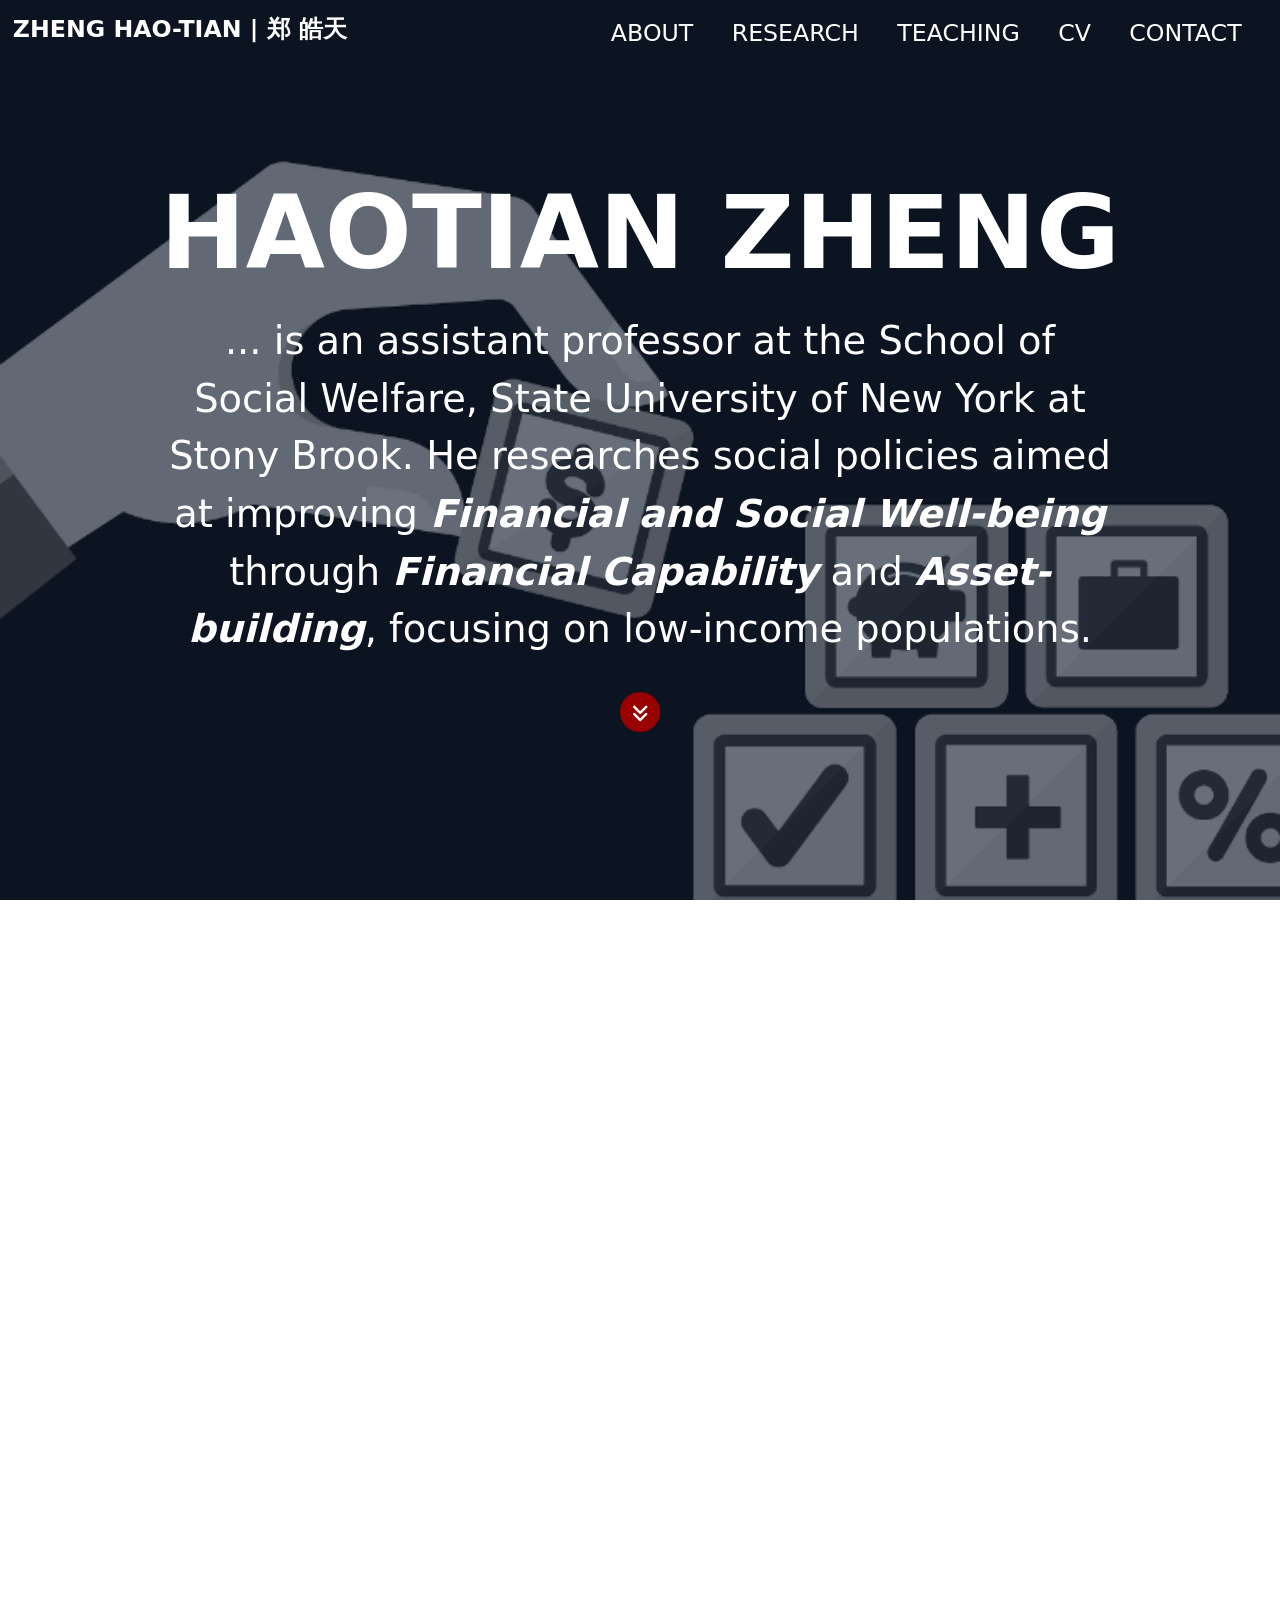
==== index.html @ 7d7c4d46 "website: normalize blank lines in page styles Collapse runs of blank lines left by the dead-code rem" ====
<!DOCTYPE html>
<html lang="en">
<head>
    <meta charset="UTF-8">
    <meta name="viewport" content="width=device-width, initial-scale=1.0">
    <title>ZHENG HAO-TIAN | 郑 皓天</title>
    <link rel="stylesheet" href="https://cdnjs.cloudflare.com/ajax/libs/font-awesome/6.0.0-beta3/css/all.min.css">
    <style>
      .news-container {
            position: relative;
            overflow: hidden;
            height: 300px; /* Adjust based on your design */
        }
        .news-item {
            position: absolute;
            width: 100%;
            transition: opacity 0.5s, top 0.5s; /* Smooth transition */
        }
        .news-item.active {
            opacity: 1;
            transition: opacity 0.5s, top 0.5s;
        }
        .news-item.leaving {
            opacity: 0;
            top: -100%;
        }

    header {
      display: flex;
      justify-content: space-between;
      align-items: center;
      background-color: #0c1421;
      padding: 0.8vw 1vw;
      color: white;
    }

    h1 {
      font-size: 110px;
        color: white;
      text-align: center;
    }

    #intro {
      text-align: center;
      color: white;
      font-size: 43px;
    }

body {
    background-image: url('assets/bg.png');
    background-size: cover;
    background-attachment: fixed;
    background-repeat: no-repeat;
    background-position: center center;
    margin: 0;
    padding: 0;
    display: flex;
    flex-direction: column;
    min-height: 100vh;

  }

  footer {
    color: white;
    background: none;
    text-align: center;
    padding: 20px;
    margin-top: auto;
  }

    p {
      margin: 0;
      line-height: 1.5; /* Adjust the line spacing value */
    }

    a {
      color: #990000; /* Change the color of the URLs */
    }

        body, html {
            margin: 0;
            padding: 0;
            height: 100%;
            overflow-x: hidden;
            scroll-behavior: smooth;
        }

        section {
            min-height: 100vh;
            padding: 20px;
            box-sizing: border-box;
            display: flex;
            align-items: center;
            justify-content: center;
            flex-direction: column;
            color: white;
            text-align: center;
            background: url('assets/bg.png') no-repeat center center / cover;
        }

        button {
            padding: 10px 20px;
            font-size: 16px;
            color: #fff;
            background-color: #2980b9;
            border: none;
            border-radius: 5px;
            cursor: pointer;
        }

        .arrow-icon {
            font-size: 24px; /* Larger icon for visibility */
        }
    </style>
</head>

<header style="display: flex; align-items: center; justify-content: space-between; padding: 1vw; width: 100vw">
  <h2 style="font-size: 1.85vw; font-family: system-ui, -apple-system, BlinkMacSystemFont, 'Segoe UI', Roboto, Oxygen, Ubuntu, Cantarell, 'Open Sans', 'Helvetica Neue', sans-serif; margin: 0;">
      <a href="index.html" style="color: white;text-decoration: none;">ZHENG HAO-TIAN | 郑 皓天</a>
  </h2>
  <nav style="font-size: 1.85vw; padding: 0.5vw 1vw; position: fixed; top: 1vw; right: 1vw; width: auto;">
      <ul style="display: flex; gap: 1vw; margin: 0; padding: 0; list-style-type: none;">
        <li style="font-family: system-ui, -apple-system, BlinkMacSystemFont, 'Segoe UI', Roboto, Oxygen, Ubuntu, Cantarell, 'Open Sans', 'Helvetica Neue', sans-serif;">
          <a href="index.html" style="text-decoration: none; color: white; padding: 0.5vw 1vw;" onmouseover="this.style.background='#a51417'" onmouseout="this.style.background='transparent'">ABOUT</a>
      </li>  
      <li style="font-family: system-ui, -apple-system, BlinkMacSystemFont, 'Segoe UI', Roboto, Oxygen, Ubuntu, Cantarell, 'Open Sans', 'Helvetica Neue', sans-serif;">
        <a href="research.html" style="text-decoration: none; color: white; padding: 0.5vw 1vw;" onmouseover="this.style.background='#a51417'" onmouseout="this.style.background='transparent'">RESEARCH</a>
    </li>
          <li style="font-family: system-ui, -apple-system, BlinkMacSystemFont, 'Segoe UI', Roboto, Oxygen, Ubuntu, Cantarell, 'Open Sans', 'Helvetica Neue', sans-serif;">
              <a href="teaching.html" style="text-decoration: none; color: white; padding: 0.5vw 1vw;" onmouseover="this.style.background='#a51417'" onmouseout="this.style.background='transparent'">TEACHING</a>
          </li>
          <li style="font-family: system-ui, -apple-system, BlinkMacSystemFont, 'Segoe UI', Roboto, Oxygen, Ubuntu, Cantarell, 'Open Sans', 'Helvetica Neue', sans-serif;">
              <a href="assets/ZHENG_CV.pdf" target="_blank" style="text-decoration: none; color: white; padding: 0.5vw 1vw;" onmouseover="this.style.background='#a51417'" onmouseout="this.style.background='transparent'">CV</a>
          </li>

          <li style="font-family: system-ui, -apple-system, BlinkMacSystemFont, 'Segoe UI', Roboto, Oxygen, Ubuntu, Cantarell, 'Open Sans', 'Helvetica Neue', sans-serif;">
            <a href="contact.html" style="text-decoration: none; color: white; padding: 0.5vw 1vw;" onmouseover="this.style.background='#a51417'" onmouseout="this.style.background='transparent'">CONTACT</a>
        </li>
      </ul>
  </nav>
</header>

<body>

    <section id="landing">
        <h1 style="font-size: 8vw; position: relative; top: -60px;font-family: system-ui, -apple-system, BlinkMacSystemFont, 'Segoe UI', Roboto, Oxygen, Ubuntu, Cantarell, 'Open Sans', 'Helvetica Neue', sans-serif; margin-bottom: 20px; margin-top: -50px;">HAOTIAN ZHENG </h1>
        <p id="intro" style="font-size: 3vw;position: relative; top: -60px;font-family: system-ui, -apple-system, BlinkMacSystemFont, 'Segoe UI', Roboto, Oxygen, Ubuntu, Cantarell, 'Open Sans', 'Helvetica Neue', sans-serif; width: 77%; margin-top: 0;margin-bottom: -2vw;">... is an assistant professor at the School of Social Welfare, State University of New York at Stony Brook. He researches social policies aimed at improving <em><b>Financial and Social Well-being</b></em> through <em><b>Financial Capability</b></em> and <em><b>Asset-building</b></em>, focusing on low-income populations.
        </p>
        <button onclick="document.getElementById('about').scrollIntoView({ behavior: 'smooth' });"
        style="border-radius: 50%; background-color: #990000; width: 40px; height: 40px; display: flex; align-items: center; justify-content: center; border: none; transition: transform 0.2s ease;"
        onmouseover="this.style.transform='translateY(-4px)';"
        onmouseout="this.style.transform='translateY(0)';">
        <i class="fas fa-angle-double-down arrow-icon" style="color: white; font-size: 19.2px;"></i>
      </button>
    </section>

    <section id="about">
      <h1 style = "font-size: 4vw;font-family: system-ui, -apple-system, BlinkMacSystemFont, 'Segoe UI', Roboto, Oxygen, Ubuntu, Cantarell, 'Open Sans', 'Helvetica Neue', sans-serif">ABOUT</h1>
      <div style="display: table; width: 100%; clear: both;">
        <div style="float: left; width: 50%;">
          <img src="assets/top-portrait-Zheng,Haotian.jpg" alt="Hidden Image" style="width: 25vw; height: auto; border-radius: 50%/50%;">
          <p id="pronounce" style="font-size: 1.85vw; font-family: system-ui, -apple-system, BlinkMacSystemFont, 'Segoe UI', Roboto, Oxygen, Ubuntu, Cantarell, 'Open Sans', 'Helvetica Neue', sans-serif; text-align: center; width: 100%; margin-top: 0;">
            Give it a shot to pronounce my first name: haʊ tjen <button class="audio-button" onclick="playAudio()" style="font-size: 1.3vw; background-color: #990000;">Click me</button>
        </p>

        <audio id="myAudio">
          <source src="assets/Haotian_pronounce.mp3" type="audio/mpeg">
          Your browser does not support the audio element.
        </audio>

        <script>
          function playAudio() {
            var audio = document.getElementById("myAudio");
            audio.play();
          }
        </script>
        </div>
        <div style="float: left; width: 50%;">
          <p style="font-size: 1.35vw; font-family: system-ui, -apple-system, BlinkMacSystemFont, 'Segoe UI', Roboto, Oxygen, Ubuntu, Cantarell, 'Open Sans', 'Helvetica Neue', sans-serif; margin-top: 0; width: 77%; text-align: justify;">
            Hello! I'm social policy researcher and an assistant professor at the <font color="#990000"><a href="https://socialwelfare.stonybrookmedicine.edu/" target="_blank">School of Social Welfare</a></font color>, State University of New York Stony Brook. I study interventions and policies ranging from Children's Savings Account and Child Development Account to guaranteed income and Child Tax Credit. My work employs various quantitative methods, both experimental and observational, to understand whether and how policies are effective in improving financial and social well-being. 
          </p>
          <br>
          <p style="font-size: 1.35vw; font-family: system-ui, -apple-system, BlinkMacSystemFont, 'Segoe UI', Roboto, Oxygen, Ubuntu, Cantarell, 'Open Sans', 'Helvetica Neue', sans-serif; margin-top: 0; width: 77%; text-align: justify;">
            My research has appeared or is forthcoming in the Journal of Consumer Affairs, Journal of Family and Economic Issues, Journal of Social Policy, The Russell Sage Foundation Journal of the Social Sciences, and Journal of the Society for Social Work and Research. I  have been part of multi-year research grants funded by the Ford Foundation, JPMorgan Chase Foundation, MasterCard Foundation, and other major funders in the field.
          </p>
        </div>
      </div>
    </section>

    <section id="research">
      <div style="display: table; width: 100%; clear: both;">
        <div style="float: left; width: 37%">
          <h1 style = "font-size: 4vw;font-family: system-ui, -apple-system, BlinkMacSystemFont, 'Segoe UI', Roboto, Oxygen, Ubuntu, Cantarell, 'Open Sans', 'Helvetica Neue', sans-serif;margin-top: 0; width: 77%;">ACTIVITIES</h1>
          <!--<div style = "font-size: 1.8vw;font-family: system-ui, -apple-system, BlinkMacSystemFont, 'Segoe UI', Roboto, Oxygen, Ubuntu, Cantarell, 'Open Sans', 'Helvetica Neue', sans-serif;text-align: left;"> <strong>[PINNED] I am delighted to be joining <font color="#990000">The State University of New York at Stony Brook</font> as an assistant professor in fall 2025. </strong></div>-->
          <div class="news-container">
            <div class="news-item" style = "margin-right:7vw;font-size: 1.8vw;font-family: system-ui, -apple-system, BlinkMacSystemFont, 'Segoe UI', Roboto, Oxygen, Ubuntu, Cantarell, 'Open Sans', 'Helvetica Neue', sans-serif;text-align: left;">[2025-11] Historical harm and contemporary wealth disparities study is accepted to the <a href="https://link.springer.com/article/10.1007/s41996-025-00180-8" target="_blank">JERP</a>.</div>
            <div class="news-item" style = "margin-right:7vw;font-size: 1.8vw;font-family: system-ui, -apple-system, BlinkMacSystemFont, 'Segoe UI', Roboto, Oxygen, Ubuntu, Cantarell, 'Open Sans', 'Helvetica Neue', sans-serif;text-align: left;">[2025-11] Presented In Her Hands and financial well-being at 2025 APPAM Fall Conference.</div>
            <div class="news-item" style = "margin-right:7vw;font-size: 1.8vw;font-family: system-ui, -apple-system, BlinkMacSystemFont, 'Segoe UI', Roboto, Oxygen, Ubuntu, Cantarell, 'Open Sans', 'Helvetica Neue', sans-serif;text-align: left;">[2025-09] Financial shocks and emergency savings policy brief <a href="https://openscholarship.wustl.edu/cgi/viewcontent.cgi?article=1972&context=csd_research" target = "_blank">released</a>.</div>
            <div class="news-item" style = "margin-right:7vw;font-size: 1.8vw;font-family: system-ui, -apple-system, BlinkMacSystemFont, 'Segoe UI', Roboto, Oxygen, Ubuntu, Cantarell, 'Open Sans', 'Helvetica Neue', sans-serif;text-align: left;">[2025-04] Successfully defended my PhD dissertation.</div>
            <div class="news-item" style = "margin-right:7vw;font-size: 1.8vw;font-family: system-ui, -apple-system, BlinkMacSystemFont, 'Segoe UI', Roboto, Oxygen, Ubuntu, Cantarell, 'Open Sans', 'Helvetica Neue', sans-serif;text-align: left;">[2025-04] Co-authored BNPL and AFS study presented at 2025 ACCI Annual Conference.</div>
            <!-- 
            <div class="news-item" style = "margin-right:7vw; font-size: 1.8vw;font-family: system-ui, -apple-system, BlinkMacSystemFont, 'Segoe UI', Roboto, Oxygen, Ubuntu, Cantarell, 'Open Sans', 'Helvetica Neue', sans-serif;text-align: left;">[2024-07] COVID-19 job loss and early retirement withdrawal study is accepted to and published online by the <a href="https://doi.org/10.1111/joca.12598" target="_blank">JCA</a>; Featured by <a href="https://source.washu.edu/2024/09/covid-19-job-losses-impacted-early-withdrawal-from-retirement-accounts/?utm_source=newsletter&utm_medium=email&utm_content=COVID-19%20job%20losses%20impacted%20withdrawal%20from%20retirement%20funds&utm_campaign=Record%209-20-24" target="_blank">The Source</a>.</div>
            <div class="news-item" style = "margin-right:7vw;font-size: 1.8vw;font-family: system-ui, -apple-system, BlinkMacSystemFont, 'Segoe UI', Roboto, Oxygen, Ubuntu, Cantarell, 'Open Sans', 'Helvetica Neue', sans-serif;text-align: left;">[2024-06] Black Reparations study is published and discussed by <a href="https://www.rsfjournal.org/content/10/3" target="_blank">The RSF JSS</a>; Featured by <a href="https://www.stlpr.org/race-identity-and-faith/2024-07-08/washington-university-researchers-child-savings-reparations" target="_blank">NPR</a>.</div>
            <div class="news-item" style = "margin-right:7vw;font-size: 1.8vw;font-family: system-ui, -apple-system, BlinkMacSystemFont, 'Segoe UI', Roboto, Oxygen, Ubuntu, Cantarell, 'Open Sans', 'Helvetica Neue', sans-serif;text-align: left;">[2024-06] Child Tax Credit expansion study is accepted to the <a href="https://www.journals.uchicago.edu/doi/10.1086/731836" target="_blank">JSSWR</a>.</div>
            <div class="news-item" style = "margin-right:7vw;font-size: 1.8vw;font-family: system-ui, -apple-system, BlinkMacSystemFont, 'Segoe UI', Roboto, Oxygen, Ubuntu, Cantarell, 'Open Sans', 'Helvetica Neue', sans-serif;text-align: left;">[2024-01] Presented historical harm and wealth ownership study at 2024 SSWR.</div>
            -->
            <!-- Add more news items as needed -->
        </div>
        </div>
        <script>
          const newsItems = Array.from(document.querySelectorAll('.news-item'));
          const itemsToShow = 3;
          let currentIndex = 0;

          function updateNewsDisplay() {
              newsItems.forEach((item, index) => {
                  item.classList.remove('active', 'leaving');
                  item.style.top = '';
              });

              let totalHeight = 0;
              for (let i = 0; i < itemsToShow; i++) {
                  const index = (currentIndex + i) % newsItems.length;
                  const item = newsItems[index];
                  item.classList.add('active');
                  item.style.top = `${totalHeight}px`;
                  totalHeight += item.getBoundingClientRect().height;
              }

              // Set the height of the container to the total height of the visible items
              document.querySelector('.news-container').style.height = `${totalHeight}px`;

              // Ensure that all items are properly hidden or displayed
              newsItems.forEach((item, index) => {
                  const isVisible = (index >= currentIndex && index < currentIndex + itemsToShow) || (index < currentIndex && index + newsItems.length < currentIndex + itemsToShow);
                  if (isVisible) {
                      item.classList.remove('leaving');
                  } else {
                      item.classList.add('leaving');
                  }
              });
          }

          updateNewsDisplay();
          setInterval(() => {
              currentIndex = (currentIndex + 1) % newsItems.length;
              updateNewsDisplay();
          }, 5000);
      </script>

        <div style="float: left; width: 63%">
          <h1 style = "font-size: 4vw; font-family: system-ui, -apple-system, BlinkMacSystemFont, 'Segoe UI', Roboto, Oxygen, Ubuntu, Cantarell, 'Open Sans', 'Helvetica Neue', sans-serif;margin-top: 0; width: 77%;">WORKING STUDIES</h1>
          <ul style = "font-size: 1.8vw; font-family: system-ui, -apple-system, BlinkMacSystemFont, 'Segoe UI', Roboto, Oxygen, Ubuntu, Cantarell, 'Open Sans', 'Helvetica Neue', sans-serif;text-align: left;">
            <li>Employment Characteristics, Emergency Savings, and Financial Shocks <em>(with S. Roll and M. Despard)</em></li>
            <li>Guaranteed Income and High Cost Financial Services Use <em>(with S. Roll, L. Hamilton, G. Zhang, & L. Brugger)</em></li>
            <li>Historical Racial Harm and Well-being <em>(with J. Huang and M. Sherraden)</em></li>
            <li>Income Volatility and Well-being <em>(with S. Conroy, S. Roll and M. Despard)</em></li>
          </ul>

        <p class="ongoing-research" style = "position: relative; left: 2.5vw;width:90%;font-size: 1vw;font-family: system-ui, -apple-system, BlinkMacSystemFont, 'Segoe UI', Roboto, Oxygen, Ubuntu, Cantarell, 'Open Sans', 'Helvetica Neue', sans-serif;text-align: left;">
      I present here research projects that I am currently working on. Completed projects, manuscripts under consideration, technical reports, and presentations can be found in the <a href="research.html">Research</a> page and my <a href="assets/ZHENG_CV.pdf" target="_blank">CV</a>.
         </p>    
        </div>
      </div>
      </section>

<footer style="font-size: 1.05vw;font-family: system-ui, -apple-system, BlinkMacSystemFont, 'Segoe UI', Roboto, Oxygen, Ubuntu, Cantarell, 'Open Sans', 'Helvetica Neue', sans-serif;">&copy; Haotian Zheng Academic Page <script>document.write(new Date().getFullYear());</script> | Social Welfare@SUNY Stony Brook</footer>
</body>
</html>
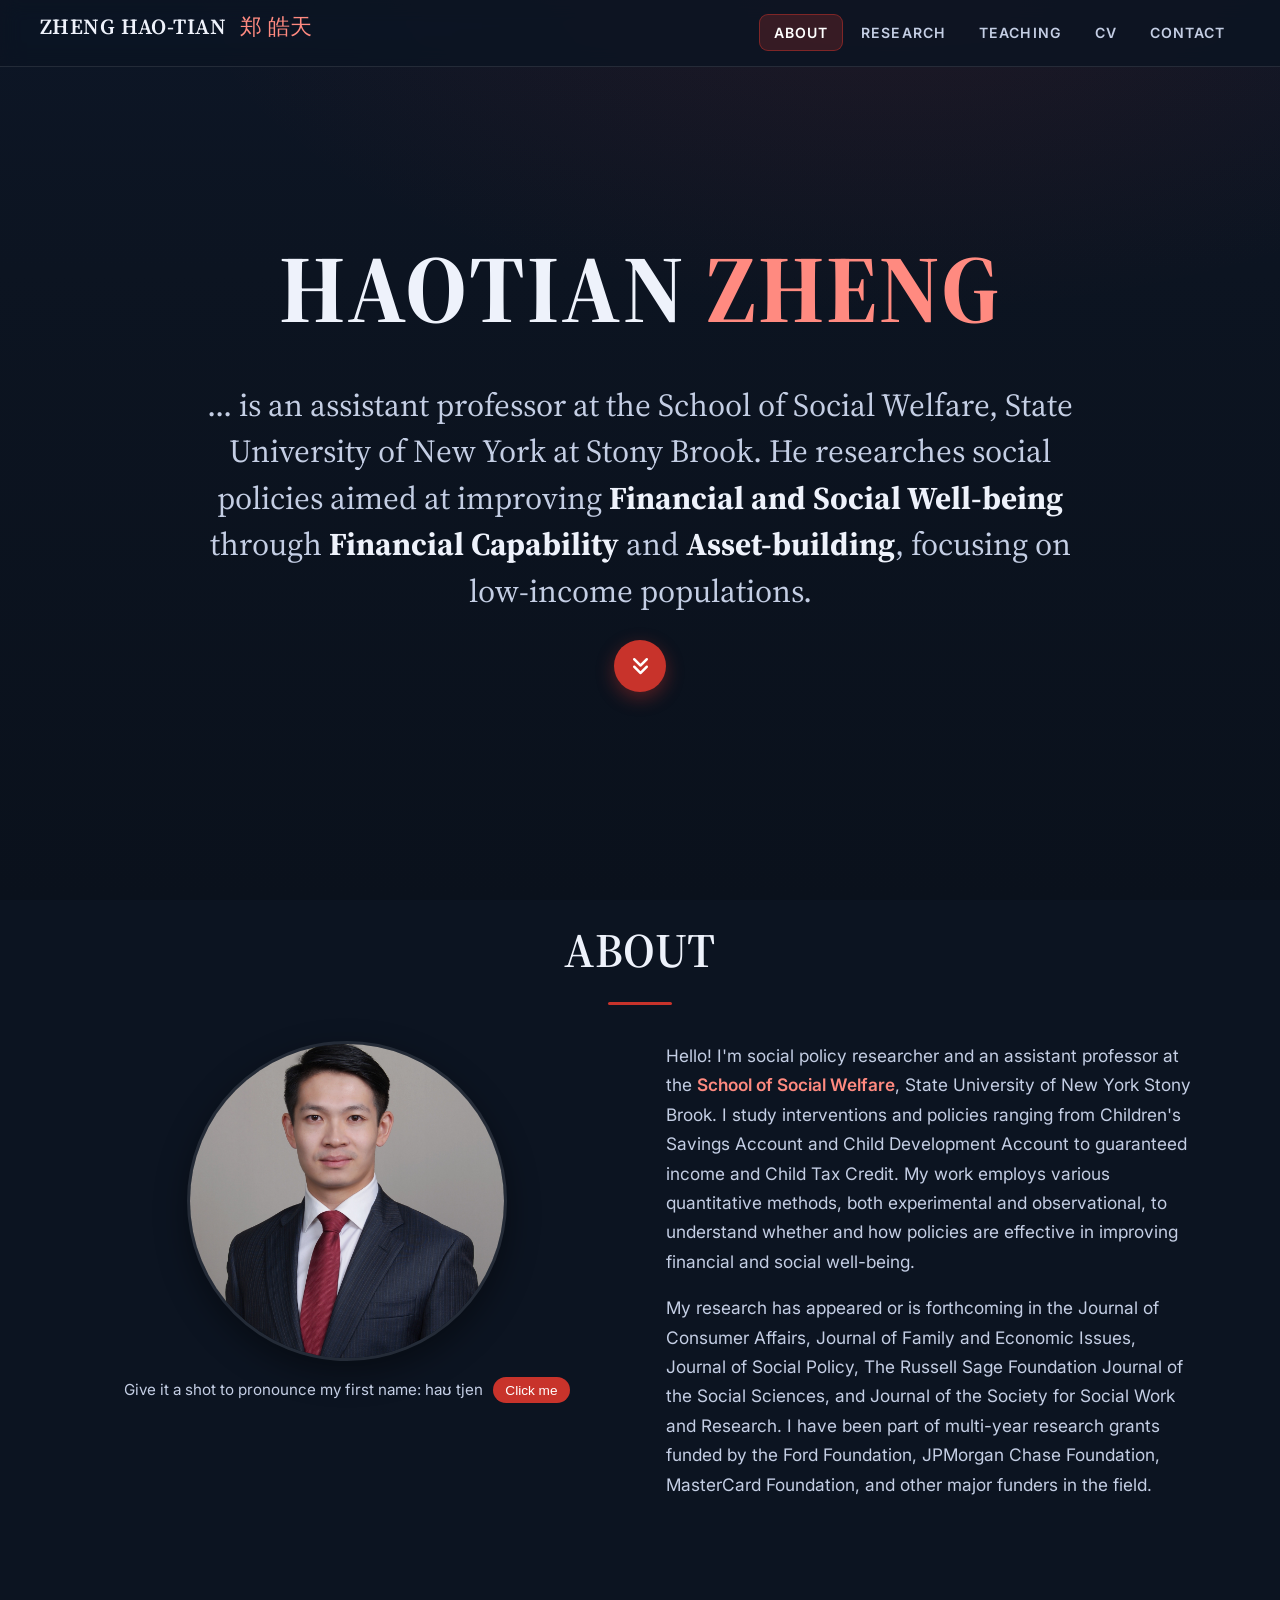
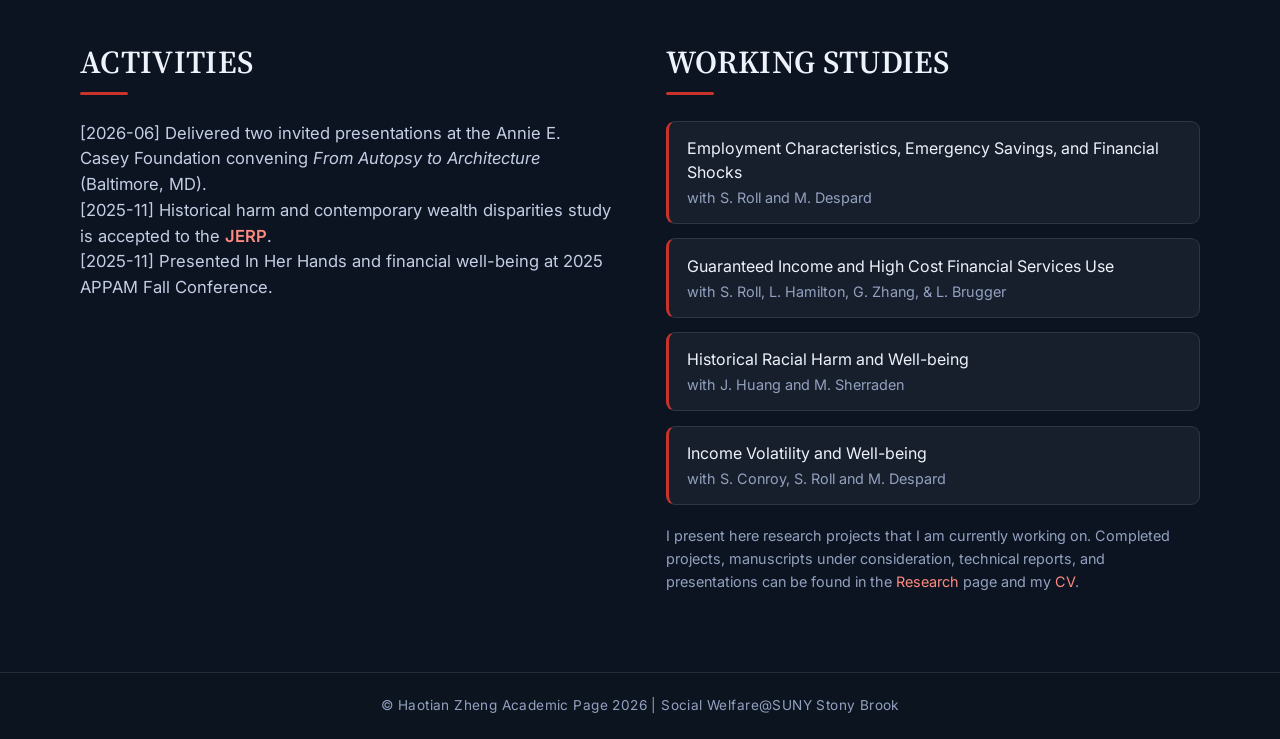
==== commit e61eb655: "website: unify design with shared stylesheet and serif/sans pairing Introduce assets/site.css as the" ====
--- a/index.html
+++ b/index.html
@@ -4,266 +4,290 @@
     <meta charset="UTF-8">
     <meta name="viewport" content="width=device-width, initial-scale=1.0">
     <title>ZHENG HAO-TIAN | 郑 皓天</title>
+    <link rel="icon" type="image/png" href="assets/favicon.png">
+    <link rel="preconnect" href="https://fonts.googleapis.com">
+    <link rel="preconnect" href="https://fonts.gstatic.com" crossorigin>
+    <link href="https://fonts.googleapis.com/css2?family=Inter:wght@400;500;600;700&family=Source+Serif+4:opsz,wght@8..60,500;8..60,600;8..60,700&display=swap" rel="stylesheet">
     <link rel="stylesheet" href="https://cdnjs.cloudflare.com/ajax/libs/font-awesome/6.0.0-beta3/css/all.min.css">
+    <link rel="stylesheet" href="assets/site.css">
     <style>
-      .news-container {
-            position: relative;
-            overflow: hidden;
-            height: 300px; /* Adjust based on your design */
-        }
-        .news-item {
-            position: absolute;
-            width: 100%;
-            transition: opacity 0.5s, top 0.5s; /* Smooth transition */
-        }
-        .news-item.active {
-            opacity: 1;
-            transition: opacity 0.5s, top 0.5s;
-        }
-        .news-item.leaving {
-            opacity: 0;
-            top: -100%;
-        }
-
-    header {
-      display: flex;
-      justify-content: space-between;
-      align-items: center;
-      background-color: #0c1421;
-      padding: 0.8vw 1vw;
-      color: white;
-    }
-
-    h1 {
-      font-size: 110px;
-        color: white;
-      text-align: center;
-    }
-
-    #intro {
-      text-align: center;
-      color: white;
-      font-size: 43px;
-    }
-
-body {
-    background-image: url('assets/bg.png');
-    background-size: cover;
-    background-attachment: fixed;
-    background-repeat: no-repeat;
-    background-position: center center;
-    margin: 0;
-    padding: 0;
-    display: flex;
-    flex-direction: column;
-    min-height: 100vh;
-
-  }
-
-  footer {
-    color: white;
-    background: none;
-    text-align: center;
-    padding: 20px;
-    margin-top: auto;
-  }
-
-    p {
-      margin: 0;
-      line-height: 1.5; /* Adjust the line spacing value */
-    }
-
-    a {
-      color: #990000; /* Change the color of the URLs */
-    }
-
-        body, html {
-            margin: 0;
-            padding: 0;
-            height: 100%;
-            overflow-x: hidden;
-            scroll-behavior: smooth;
-        }
-
-        section {
-            min-height: 100vh;
-            padding: 20px;
-            box-sizing: border-box;
-            display: flex;
-            align-items: center;
-            justify-content: center;
-            flex-direction: column;
-            color: white;
-            text-align: center;
-            background: url('assets/bg.png') no-repeat center center / cover;
-        }
-
-        button {
-            padding: 10px 20px;
-            font-size: 16px;
-            color: #fff;
-            background-color: #2980b9;
-            border: none;
-            border-radius: 5px;
-            cursor: pointer;
-        }
-
-        .arrow-icon {
-            font-size: 24px; /* Larger icon for visibility */
-        }
+      /* ===== index-specific ===== */
+      .hero {
+        min-height: 88vh;
+        display: flex;
+        flex-direction: column;
+        align-items: center;
+        justify-content: center;
+        text-align: center;
+        padding: 2rem var(--gutter);
+      }
+      .hero__name {
+        font-size: clamp(2.6rem, 8vw, 6rem);
+        font-weight: 700;
+        letter-spacing: 0.02em;
+        margin-bottom: 0.4em;
+      }
+      .hero__name .accent { color: var(--accent-soft); }
+      .hero__lede {
+        font-family: var(--serif);
+        font-size: clamp(1.15rem, 3vw, 2rem);
+        line-height: 1.45;
+        color: var(--ink-soft);
+        width: min(880px, 92%);
+        margin: 0 auto 1.6rem;
+      }
+      .hero__lede b { color: var(--ink); }
+
+      .scroll-cue {
+        width: 52px; height: 52px;
+        border-radius: 50%;
+        border: none;
+        background: var(--accent);
+        color: #fff;
+        display: flex; align-items: center; justify-content: center;
+        cursor: pointer;
+        box-shadow: 0 6px 18px rgba(200,51,43,0.4);
+        transition: transform 0.2s var(--ease), background 0.2s var(--ease);
+      }
+      .scroll-cue:hover { transform: translateY(4px); background: var(--accent-deep); }
+      .scroll-cue .arrow-icon { font-size: 20px; }
+
+      section.panel { padding: 4rem var(--gutter); }
+
+      .two-col {
+        display: flex;
+        gap: clamp(1.5rem, 4vw, 3.5rem);
+        align-items: flex-start;
+        width: min(var(--wrap), 100%);
+        margin-inline: auto;
+      }
+      .two-col > .col { flex: 1; min-width: 0; }
+
+      .about-photo {
+        display: flex; flex-direction: column; align-items: center; gap: 1rem;
+      }
+      .about-photo img {
+        width: min(320px, 70%);
+        aspect-ratio: 1 / 1;
+        object-fit: cover;
+        border-radius: 50%;
+        border: 3px solid var(--line);
+        box-shadow: 0 12px 32px rgba(0,0,0,0.4);
+      }
+      .pronounce {
+        font-size: 0.95rem;
+        color: var(--ink-soft);
+        text-align: center;
+      }
+      .audio-button {
+        margin-left: 0.4em;
+        padding: 0.35rem 0.8rem;
+        font-size: 0.85rem;
+        background: var(--accent);
+        color: #fff; border: none; border-radius: 999px; cursor: pointer;
+        transition: background 0.2s var(--ease), transform 0.15s var(--ease);
+      }
+      .audio-button:hover { background: var(--accent-deep); transform: translateY(-1px); }
+
+      .bio {
+        font-size: clamp(1rem, 1.35vw, 1.15rem);
+        line-height: 1.7;
+        color: var(--ink-soft);
+        text-align: left;
+      }
+      .bio a { color: var(--accent-soft); font-weight: 600; }
+
+      /* Activities ticker */
+      .news-container { position: relative; overflow: hidden; }
+      .news-item {
+        position: absolute;
+        width: 100%;
+        font-size: clamp(0.95rem, 1.3vw, 1.1rem);
+        line-height: 1.55;
+        color: var(--ink-soft);
+        transition: opacity 0.5s var(--ease), top 0.5s var(--ease);
+      }
+      .news-item a { color: var(--accent-soft); font-weight: 600; }
+      .news-item.leaving { opacity: 0; top: -100%; }
+
+      .working-list {
+        list-style: none;
+        margin: 0; padding: 0;
+        display: flex; flex-direction: column; gap: 0.9rem;
+      }
+      .working-list li {
+        background: rgba(255,255,255,0.05);
+        border: 1px solid var(--line);
+        border-left: 3px solid var(--accent);
+        border-radius: var(--radius-sm);
+        padding: 0.9rem 1.1rem;
+        font-size: clamp(0.95rem, 1.25vw, 1.08rem);
+        line-height: 1.5;
+        color: var(--ink);
+        text-align: left;
+      }
+      .working-list em { color: var(--ink-faint); font-style: normal; display: block; font-size: 0.9em; margin-top: 0.2em; }
+      .ongoing-note { margin-top: 1.2rem; font-size: 0.9rem; color: var(--ink-faint); }
+      .ongoing-note a { color: var(--accent-soft); }
+
+      .col-heading {
+        font-size: clamp(1.4rem, 2.6vw, 2rem);
+        color: var(--ink);
+        margin-bottom: 0.8em;
+      }
+      .col-heading::after {
+        content: ""; display: block; width: 48px; height: 3px;
+        background: var(--accent); border-radius: 2px; margin-top: 0.35em;
+      }
+
+      @media (max-width: 860px) {
+        .two-col { flex-direction: column; }
+        .about-photo { align-items: center; }
+      }
     </style>
 </head>
 
-<header style="display: flex; align-items: center; justify-content: space-between; padding: 1vw; width: 100vw">
-  <h2 style="font-size: 1.85vw; font-family: system-ui, -apple-system, BlinkMacSystemFont, 'Segoe UI', Roboto, Oxygen, Ubuntu, Cantarell, 'Open Sans', 'Helvetica Neue', sans-serif; margin: 0;">
-      <a href="index.html" style="color: white;text-decoration: none;">ZHENG HAO-TIAN | 郑 皓天</a>
-  </h2>
-  <nav style="font-size: 1.85vw; padding: 0.5vw 1vw; position: fixed; top: 1vw; right: 1vw; width: auto;">
-      <ul style="display: flex; gap: 1vw; margin: 0; padding: 0; list-style-type: none;">
-        <li style="font-family: system-ui, -apple-system, BlinkMacSystemFont, 'Segoe UI', Roboto, Oxygen, Ubuntu, Cantarell, 'Open Sans', 'Helvetica Neue', sans-serif;">
-          <a href="index.html" style="text-decoration: none; color: white; padding: 0.5vw 1vw;" onmouseover="this.style.background='#a51417'" onmouseout="this.style.background='transparent'">ABOUT</a>
-      </li>  
-      <li style="font-family: system-ui, -apple-system, BlinkMacSystemFont, 'Segoe UI', Roboto, Oxygen, Ubuntu, Cantarell, 'Open Sans', 'Helvetica Neue', sans-serif;">
-        <a href="research.html" style="text-decoration: none; color: white; padding: 0.5vw 1vw;" onmouseover="this.style.background='#a51417'" onmouseout="this.style.background='transparent'">RESEARCH</a>
-    </li>
-          <li style="font-family: system-ui, -apple-system, BlinkMacSystemFont, 'Segoe UI', Roboto, Oxygen, Ubuntu, Cantarell, 'Open Sans', 'Helvetica Neue', sans-serif;">
-              <a href="teaching.html" style="text-decoration: none; color: white; padding: 0.5vw 1vw;" onmouseover="this.style.background='#a51417'" onmouseout="this.style.background='transparent'">TEACHING</a>
-          </li>
-          <li style="font-family: system-ui, -apple-system, BlinkMacSystemFont, 'Segoe UI', Roboto, Oxygen, Ubuntu, Cantarell, 'Open Sans', 'Helvetica Neue', sans-serif;">
-              <a href="assets/ZHENG_CV.pdf" target="_blank" style="text-decoration: none; color: white; padding: 0.5vw 1vw;" onmouseover="this.style.background='#a51417'" onmouseout="this.style.background='transparent'">CV</a>
-          </li>
-
-          <li style="font-family: system-ui, -apple-system, BlinkMacSystemFont, 'Segoe UI', Roboto, Oxygen, Ubuntu, Cantarell, 'Open Sans', 'Helvetica Neue', sans-serif;">
-            <a href="contact.html" style="text-decoration: none; color: white; padding: 0.5vw 1vw;" onmouseover="this.style.background='#a51417'" onmouseout="this.style.background='transparent'">CONTACT</a>
-        </li>
+<body>
+<header class="site-header">
+  <h2 class="brand"><a href="index.html">ZHENG HAO-TIAN <span class="zh">郑 皓天</span></a></h2>
+  <nav class="site-nav">
+      <ul>
+        <li><a href="index.html" aria-current="page">ABOUT</a></li>
+        <li><a href="research.html">RESEARCH</a></li>
+        <li><a href="teaching.html">TEACHING</a></li>
+        <li><a href="assets/ZHENG_CV.pdf" target="_blank">CV</a></li>
+        <li><a href="contact.html">CONTACT</a></li>
       </ul>
   </nav>
 </header>
 
-<body>
-
-    <section id="landing">
-        <h1 style="font-size: 8vw; position: relative; top: -60px;font-family: system-ui, -apple-system, BlinkMacSystemFont, 'Segoe UI', Roboto, Oxygen, Ubuntu, Cantarell, 'Open Sans', 'Helvetica Neue', sans-serif; margin-bottom: 20px; margin-top: -50px;">HAOTIAN ZHENG </h1>
-        <p id="intro" style="font-size: 3vw;position: relative; top: -60px;font-family: system-ui, -apple-system, BlinkMacSystemFont, 'Segoe UI', Roboto, Oxygen, Ubuntu, Cantarell, 'Open Sans', 'Helvetica Neue', sans-serif; width: 77%; margin-top: 0;margin-bottom: -2vw;">... is an assistant professor at the School of Social Welfare, State University of New York at Stony Brook. He researches social policies aimed at improving <em><b>Financial and Social Well-being</b></em> through <em><b>Financial Capability</b></em> and <em><b>Asset-building</b></em>, focusing on low-income populations.
+<main>
+    <section class="hero" id="landing">
+        <h1 class="hero__name reveal">HAOTIAN <span class="accent">ZHENG</span></h1>
+        <p class="hero__lede reveal">... is an assistant professor at the School of Social Welfare, State University of New York at Stony Brook. He researches social policies aimed at improving <b>Financial and Social Well-being</b> through <b>Financial Capability</b> and <b>Asset-building</b>, focusing on low-income populations.
         </p>
-        <button onclick="document.getElementById('about').scrollIntoView({ behavior: 'smooth' });"
-        style="border-radius: 50%; background-color: #990000; width: 40px; height: 40px; display: flex; align-items: center; justify-content: center; border: none; transition: transform 0.2s ease;"
-        onmouseover="this.style.transform='translateY(-4px)';"
-        onmouseout="this.style.transform='translateY(0)';">
-        <i class="fas fa-angle-double-down arrow-icon" style="color: white; font-size: 19.2px;"></i>
-      </button>
+        <button class="scroll-cue reveal" onclick="document.getElementById('about').scrollIntoView({ behavior: 'smooth' });" aria-label="Scroll to about">
+          <i class="fas fa-angle-double-down arrow-icon"></i>
+        </button>
     </section>
 
-    <section id="about">
-      <h1 style = "font-size: 4vw;font-family: system-ui, -apple-system, BlinkMacSystemFont, 'Segoe UI', Roboto, Oxygen, Ubuntu, Cantarell, 'Open Sans', 'Helvetica Neue', sans-serif">ABOUT</h1>
-      <div style="display: table; width: 100%; clear: both;">
-        <div style="float: left; width: 50%;">
-          <img src="assets/top-portrait-Zheng,Haotian.jpg" alt="Hidden Image" style="width: 25vw; height: auto; border-radius: 50%/50%;">
-          <p id="pronounce" style="font-size: 1.85vw; font-family: system-ui, -apple-system, BlinkMacSystemFont, 'Segoe UI', Roboto, Oxygen, Ubuntu, Cantarell, 'Open Sans', 'Helvetica Neue', sans-serif; text-align: center; width: 100%; margin-top: 0;">
-            Give it a shot to pronounce my first name: haʊ tjen <button class="audio-button" onclick="playAudio()" style="font-size: 1.3vw; background-color: #990000;">Click me</button>
-        </p>
-
-        <audio id="myAudio">
-          <source src="assets/Haotian_pronounce.mp3" type="audio/mpeg">
-          Your browser does not support the audio element.
-        </audio>
-
-        <script>
-          function playAudio() {
-            var audio = document.getElementById("myAudio");
-            audio.play();
-          }
-        </script>
-        </div>
-        <div style="float: left; width: 50%;">
-          <p style="font-size: 1.35vw; font-family: system-ui, -apple-system, BlinkMacSystemFont, 'Segoe UI', Roboto, Oxygen, Ubuntu, Cantarell, 'Open Sans', 'Helvetica Neue', sans-serif; margin-top: 0; width: 77%; text-align: justify;">
-            Hello! I'm social policy researcher and an assistant professor at the <font color="#990000"><a href="https://socialwelfare.stonybrookmedicine.edu/" target="_blank">School of Social Welfare</a></font color>, State University of New York Stony Brook. I study interventions and policies ranging from Children's Savings Account and Child Development Account to guaranteed income and Child Tax Credit. My work employs various quantitative methods, both experimental and observational, to understand whether and how policies are effective in improving financial and social well-being. 
-          </p>
-          <br>
-          <p style="font-size: 1.35vw; font-family: system-ui, -apple-system, BlinkMacSystemFont, 'Segoe UI', Roboto, Oxygen, Ubuntu, Cantarell, 'Open Sans', 'Helvetica Neue', sans-serif; margin-top: 0; width: 77%; text-align: justify;">
+    <section class="panel" id="about">
+      <h1 class="section-title reveal">ABOUT</h1>
+      <div class="two-col">
+        <div class="col about-photo reveal">
+          <img src="assets/top-portrait-Zheng,Haotian.jpg" alt="Portrait of Haotian Zheng">
+          <p class="pronounce">
+            Give it a shot to pronounce my first name: haʊ tjen
+            <button class="audio-button" onclick="playAudio()">Click me</button>
+          </p>
+          <audio id="myAudio">
+            <source src="assets/Haotian_pronounce.mp3" type="audio/mpeg">
+            Your browser does not support the audio element.
+          </audio>
+        </div>
+        <div class="col reveal">
+          <p class="bio">
+            Hello! I'm social policy researcher and an assistant professor at the <a href="https://socialwelfare.stonybrookmedicine.edu/" target="_blank">School of Social Welfare</a>, State University of New York Stony Brook. I study interventions and policies ranging from Children's Savings Account and Child Development Account to guaranteed income and Child Tax Credit. My work employs various quantitative methods, both experimental and observational, to understand whether and how policies are effective in improving financial and social well-being.
+          </p>
+          <p class="bio">
             My research has appeared or is forthcoming in the Journal of Consumer Affairs, Journal of Family and Economic Issues, Journal of Social Policy, The Russell Sage Foundation Journal of the Social Sciences, and Journal of the Society for Social Work and Research. I  have been part of multi-year research grants funded by the Ford Foundation, JPMorgan Chase Foundation, MasterCard Foundation, and other major funders in the field.
           </p>
         </div>
       </div>
     </section>
 
-    <section id="research">
-      <div style="display: table; width: 100%; clear: both;">
-        <div style="float: left; width: 37%">
-          <h1 style = "font-size: 4vw;font-family: system-ui, -apple-system, BlinkMacSystemFont, 'Segoe UI', Roboto, Oxygen, Ubuntu, Cantarell, 'Open Sans', 'Helvetica Neue', sans-serif;margin-top: 0; width: 77%;">ACTIVITIES</h1>
-          <!--<div style = "font-size: 1.8vw;font-family: system-ui, -apple-system, BlinkMacSystemFont, 'Segoe UI', Roboto, Oxygen, Ubuntu, Cantarell, 'Open Sans', 'Helvetica Neue', sans-serif;text-align: left;"> <strong>[PINNED] I am delighted to be joining <font color="#990000">The State University of New York at Stony Brook</font> as an assistant professor in fall 2025. </strong></div>-->
+    <section class="panel" id="research">
+      <div class="two-col">
+        <div class="col reveal">
+          <h1 class="col-heading">ACTIVITIES</h1>
           <div class="news-container">
-            <div class="news-item" style = "margin-right:7vw;font-size: 1.8vw;font-family: system-ui, -apple-system, BlinkMacSystemFont, 'Segoe UI', Roboto, Oxygen, Ubuntu, Cantarell, 'Open Sans', 'Helvetica Neue', sans-serif;text-align: left;">[2025-11] Historical harm and contemporary wealth disparities study is accepted to the <a href="https://link.springer.com/article/10.1007/s41996-025-00180-8" target="_blank">JERP</a>.</div>
-            <div class="news-item" style = "margin-right:7vw;font-size: 1.8vw;font-family: system-ui, -apple-system, BlinkMacSystemFont, 'Segoe UI', Roboto, Oxygen, Ubuntu, Cantarell, 'Open Sans', 'Helvetica Neue', sans-serif;text-align: left;">[2025-11] Presented In Her Hands and financial well-being at 2025 APPAM Fall Conference.</div>
-            <div class="news-item" style = "margin-right:7vw;font-size: 1.8vw;font-family: system-ui, -apple-system, BlinkMacSystemFont, 'Segoe UI', Roboto, Oxygen, Ubuntu, Cantarell, 'Open Sans', 'Helvetica Neue', sans-serif;text-align: left;">[2025-09] Financial shocks and emergency savings policy brief <a href="https://openscholarship.wustl.edu/cgi/viewcontent.cgi?article=1972&context=csd_research" target = "_blank">released</a>.</div>
-            <div class="news-item" style = "margin-right:7vw;font-size: 1.8vw;font-family: system-ui, -apple-system, BlinkMacSystemFont, 'Segoe UI', Roboto, Oxygen, Ubuntu, Cantarell, 'Open Sans', 'Helvetica Neue', sans-serif;text-align: left;">[2025-04] Successfully defended my PhD dissertation.</div>
-            <div class="news-item" style = "margin-right:7vw;font-size: 1.8vw;font-family: system-ui, -apple-system, BlinkMacSystemFont, 'Segoe UI', Roboto, Oxygen, Ubuntu, Cantarell, 'Open Sans', 'Helvetica Neue', sans-serif;text-align: left;">[2025-04] Co-authored BNPL and AFS study presented at 2025 ACCI Annual Conference.</div>
-            <!-- 
-            <div class="news-item" style = "margin-right:7vw; font-size: 1.8vw;font-family: system-ui, -apple-system, BlinkMacSystemFont, 'Segoe UI', Roboto, Oxygen, Ubuntu, Cantarell, 'Open Sans', 'Helvetica Neue', sans-serif;text-align: left;">[2024-07] COVID-19 job loss and early retirement withdrawal study is accepted to and published online by the <a href="https://doi.org/10.1111/joca.12598" target="_blank">JCA</a>; Featured by <a href="https://source.washu.edu/2024/09/covid-19-job-losses-impacted-early-withdrawal-from-retirement-accounts/?utm_source=newsletter&utm_medium=email&utm_content=COVID-19%20job%20losses%20impacted%20withdrawal%20from%20retirement%20funds&utm_campaign=Record%209-20-24" target="_blank">The Source</a>.</div>
-            <div class="news-item" style = "margin-right:7vw;font-size: 1.8vw;font-family: system-ui, -apple-system, BlinkMacSystemFont, 'Segoe UI', Roboto, Oxygen, Ubuntu, Cantarell, 'Open Sans', 'Helvetica Neue', sans-serif;text-align: left;">[2024-06] Black Reparations study is published and discussed by <a href="https://www.rsfjournal.org/content/10/3" target="_blank">The RSF JSS</a>; Featured by <a href="https://www.stlpr.org/race-identity-and-faith/2024-07-08/washington-university-researchers-child-savings-reparations" target="_blank">NPR</a>.</div>
-            <div class="news-item" style = "margin-right:7vw;font-size: 1.8vw;font-family: system-ui, -apple-system, BlinkMacSystemFont, 'Segoe UI', Roboto, Oxygen, Ubuntu, Cantarell, 'Open Sans', 'Helvetica Neue', sans-serif;text-align: left;">[2024-06] Child Tax Credit expansion study is accepted to the <a href="https://www.journals.uchicago.edu/doi/10.1086/731836" target="_blank">JSSWR</a>.</div>
-            <div class="news-item" style = "margin-right:7vw;font-size: 1.8vw;font-family: system-ui, -apple-system, BlinkMacSystemFont, 'Segoe UI', Roboto, Oxygen, Ubuntu, Cantarell, 'Open Sans', 'Helvetica Neue', sans-serif;text-align: left;">[2024-01] Presented historical harm and wealth ownership study at 2024 SSWR.</div>
+            <div class="news-item">[2026-06] Delivered two invited presentations at the Annie E. Casey Foundation convening <em>From Autopsy to Architecture</em> (Baltimore, MD).</div>
+            <div class="news-item">[2025-11] Historical harm and contemporary wealth disparities study is accepted to the <a href="https://link.springer.com/article/10.1007/s41996-025-00180-8" target="_blank">JERP</a>.</div>
+            <div class="news-item">[2025-11] Presented In Her Hands and financial well-being at 2025 APPAM Fall Conference.</div>
+            <div class="news-item">[2025-09] Financial shocks and emergency savings policy brief <a href="https://openscholarship.wustl.edu/cgi/viewcontent.cgi?article=1972&context=csd_research" target="_blank">released</a>.</div>
+            <div class="news-item">[2025-04] Successfully defended my PhD dissertation.</div>
+            <div class="news-item">[2025-04] Co-authored BNPL and AFS study presented at 2025 ACCI Annual Conference.</div>
+            <!--
+            <div class="news-item">[2024-07] COVID-19 job loss and early retirement withdrawal study is accepted to and published online by the <a href="https://doi.org/10.1111/joca.12598" target="_blank">JCA</a>; Featured by <a href="https://source.washu.edu/2024/09/covid-19-job-losses-impacted-early-withdrawal-from-retirement-accounts/?utm_source=newsletter&utm_medium=email&utm_content=COVID-19%20job%20losses%20impacted%20withdrawal%20from%20retirement%20funds&utm_campaign=Record%209-20-24" target="_blank">The Source</a>.</div>
+            <div class="news-item">[2024-06] Black Reparations study is published and discussed by <a href="https://www.rsfjournal.org/content/10/3" target="_blank">The RSF JSS</a>; Featured by <a href="https://www.stlpr.org/race-identity-and-faith/2024-07-08/washington-university-researchers-child-savings-reparations" target="_blank">NPR</a>.</div>
+            <div class="news-item">[2024-06] Child Tax Credit expansion study is accepted to the <a href="https://www.journals.uchicago.edu/doi/10.1086/731836" target="_blank">JSSWR</a>.</div>
+            <div class="news-item">[2024-01] Presented historical harm and wealth ownership study at 2024 SSWR.</div>
             -->
-            <!-- Add more news items as needed -->
-        </div>
-        </div>
-        <script>
-          const newsItems = Array.from(document.querySelectorAll('.news-item'));
-          const itemsToShow = 3;
-          let currentIndex = 0;
-
-          function updateNewsDisplay() {
-              newsItems.forEach((item, index) => {
-                  item.classList.remove('active', 'leaving');
-                  item.style.top = '';
-              });
-
-              let totalHeight = 0;
-              for (let i = 0; i < itemsToShow; i++) {
-                  const index = (currentIndex + i) % newsItems.length;
-                  const item = newsItems[index];
-                  item.classList.add('active');
-                  item.style.top = `${totalHeight}px`;
-                  totalHeight += item.getBoundingClientRect().height;
-              }
-
-              // Set the height of the container to the total height of the visible items
-              document.querySelector('.news-container').style.height = `${totalHeight}px`;
-
-              // Ensure that all items are properly hidden or displayed
-              newsItems.forEach((item, index) => {
-                  const isVisible = (index >= currentIndex && index < currentIndex + itemsToShow) || (index < currentIndex && index + newsItems.length < currentIndex + itemsToShow);
-                  if (isVisible) {
-                      item.classList.remove('leaving');
-                  } else {
-                      item.classList.add('leaving');
-                  }
-              });
-          }
-
-          updateNewsDisplay();
-          setInterval(() => {
-              currentIndex = (currentIndex + 1) % newsItems.length;
-              updateNewsDisplay();
-          }, 5000);
-      </script>
-
-        <div style="float: left; width: 63%">
-          <h1 style = "font-size: 4vw; font-family: system-ui, -apple-system, BlinkMacSystemFont, 'Segoe UI', Roboto, Oxygen, Ubuntu, Cantarell, 'Open Sans', 'Helvetica Neue', sans-serif;margin-top: 0; width: 77%;">WORKING STUDIES</h1>
-          <ul style = "font-size: 1.8vw; font-family: system-ui, -apple-system, BlinkMacSystemFont, 'Segoe UI', Roboto, Oxygen, Ubuntu, Cantarell, 'Open Sans', 'Helvetica Neue', sans-serif;text-align: left;">
-            <li>Employment Characteristics, Emergency Savings, and Financial Shocks <em>(with S. Roll and M. Despard)</em></li>
-            <li>Guaranteed Income and High Cost Financial Services Use <em>(with S. Roll, L. Hamilton, G. Zhang, & L. Brugger)</em></li>
-            <li>Historical Racial Harm and Well-being <em>(with J. Huang and M. Sherraden)</em></li>
-            <li>Income Volatility and Well-being <em>(with S. Conroy, S. Roll and M. Despard)</em></li>
+        </div>
+        </div>
+
+        <div class="col reveal">
+          <h1 class="col-heading">WORKING STUDIES</h1>
+          <ul class="working-list">
+            <li>Employment Characteristics, Emergency Savings, and Financial Shocks <em>with S. Roll and M. Despard</em></li>
+            <li>Guaranteed Income and High Cost Financial Services Use <em>with S. Roll, L. Hamilton, G. Zhang, &amp; L. Brugger</em></li>
+            <li>Historical Racial Harm and Well-being <em>with J. Huang and M. Sherraden</em></li>
+            <li>Income Volatility and Well-being <em>with S. Conroy, S. Roll and M. Despard</em></li>
           </ul>
-
-        <p class="ongoing-research" style = "position: relative; left: 2.5vw;width:90%;font-size: 1vw;font-family: system-ui, -apple-system, BlinkMacSystemFont, 'Segoe UI', Roboto, Oxygen, Ubuntu, Cantarell, 'Open Sans', 'Helvetica Neue', sans-serif;text-align: left;">
-      I present here research projects that I am currently working on. Completed projects, manuscripts under consideration, technical reports, and presentations can be found in the <a href="research.html">Research</a> page and my <a href="assets/ZHENG_CV.pdf" target="_blank">CV</a>.
-         </p>    
+          <p class="ongoing-note">
+            I present here research projects that I am currently working on. Completed projects, manuscripts under consideration, technical reports, and presentations can be found in the <a href="research.html">Research</a> page and my <a href="assets/ZHENG_CV.pdf" target="_blank">CV</a>.
+          </p>
         </div>
       </div>
-      </section>
-
-<footer style="font-size: 1.05vw;font-family: system-ui, -apple-system, BlinkMacSystemFont, 'Segoe UI', Roboto, Oxygen, Ubuntu, Cantarell, 'Open Sans', 'Helvetica Neue', sans-serif;">&copy; Haotian Zheng Academic Page <script>document.write(new Date().getFullYear());</script> | Social Welfare@SUNY Stony Brook</footer>
+    </section>
+</main>
+
+<footer class="site-footer">&copy; Haotian Zheng Academic Page <script>document.write(new Date().getFullYear());</script> | Social Welfare@SUNY Stony Brook</footer>
+
+<script>
+  function playAudio() {
+    var audio = document.getElementById("myAudio");
+    audio.play();
+  }
+
+  // News ticker
+  const newsItems = Array.from(document.querySelectorAll('.news-item'));
+  const itemsToShow = 3;
+  let currentIndex = 0;
+
+  function updateNewsDisplay() {
+      newsItems.forEach((item) => {
+          item.classList.remove('active', 'leaving');
+          item.style.top = '';
+      });
+
+      let totalHeight = 0;
+      for (let i = 0; i < itemsToShow; i++) {
+          const index = (currentIndex + i) % newsItems.length;
+          const item = newsItems[index];
+          item.classList.add('active');
+          item.style.top = `${totalHeight}px`;
+          totalHeight += item.getBoundingClientRect().height;
+      }
+      document.querySelector('.news-container').style.height = `${totalHeight}px`;
+
+      newsItems.forEach((item, index) => {
+          const isVisible = (index >= currentIndex && index < currentIndex + itemsToShow) || (index < currentIndex && index + newsItems.length < currentIndex + itemsToShow);
+          if (!isVisible) item.classList.add('leaving');
+      });
+  }
+  if (newsItems.length) {
+    updateNewsDisplay();
+    setInterval(() => {
+        currentIndex = (currentIndex + 1) % newsItems.length;
+        updateNewsDisplay();
+    }, 5000);
+  }
+
+  // Reveal on scroll
+  (function () {
+    const els = document.querySelectorAll('.reveal');
+    if (!('IntersectionObserver' in window)) {
+      els.forEach(el => el.classList.add('is-visible'));
+      return;
+    }
+    const io = new IntersectionObserver((entries) => {
+      entries.forEach(e => {
+        if (e.isIntersecting) { e.target.classList.add('is-visible'); io.unobserve(e.target); }
+      });
+    }, { threshold: 0.12 });
+    els.forEach(el => io.observe(el));
+  })();
+</script>
 </body>
 </html>
--- a/assets/site.css
+++ b/assets/site.css
@@ -0,0 +1,262 @@
+/* ============================================================
+   ZHENG HAO-TIAN — shared site stylesheet
+   Single source of truth for all four pages.
+   Identity: dark navy #0c1421 + crimson accent + serif/sans pairing.
+   ============================================================ */
+
+/* ---------- Design tokens ---------- */
+:root {
+  /* Palette */
+  --navy:        #0c1421;
+  --navy-2:      #12203a;   /* card surface */
+  --navy-3:      #16273f;   /* hover surface */
+  --ink:         #eef2fb;   /* primary text */
+  --ink-soft:    #c4cee4;   /* secondary text */
+  --ink-faint:   #93a1c0;   /* tertiary / captions */
+  --line:        rgba(255, 255, 255, 0.10);
+  --accent:      #c8332b;   /* single crimson (replaces #990000/#a51417) */
+  --accent-deep: #9c1f1a;
+  --accent-soft: #ff8a80;   /* links on dark */
+  --gold:        #e7c169;   /* link highlight on cards */
+
+  /* Type */
+  --serif: "Source Serif 4", "Charter", Georgia, "Times New Roman", serif;
+  --sans:  "Inter", system-ui, -apple-system, BlinkMacSystemFont, "Segoe UI",
+           Roboto, "Helvetica Neue", Arial, sans-serif;
+
+  /* Rhythm */
+  --wrap: 1120px;
+  --gutter: clamp(1rem, 4vw, 2.5rem);
+  --radius: 14px;
+  --radius-sm: 9px;
+
+  /* Motion */
+  --ease: cubic-bezier(0.22, 0.61, 0.36, 1);
+  --dur: 0.45s;
+}
+
+/* ---------- Reset / base ---------- */
+*, *::before, *::after { box-sizing: border-box; }
+
+html {
+  scroll-behavior: smooth;
+  /* Solid base so long pages / overscroll never show the UA background */
+  background-color: var(--navy);
+}
+
+body {
+  margin: 0;
+  padding: 0;
+  min-height: 100vh;
+  display: flex;
+  flex-direction: column;
+  font-family: var(--sans);
+  color: var(--ink);
+  /* Rich navy gradient base covering the WHOLE document (not just viewport),
+     so content pages never fall off the photo onto a bare background. */
+  background-color: var(--navy);
+  background-image:
+    radial-gradient(1200px 600px at 70% -5%, rgba(200,51,43,0.10), transparent 60%),
+    linear-gradient(180deg, #0d1626 0%, #0c1421 30%, #0a111c 100%);
+  background-attachment: fixed;
+  -webkit-font-smoothing: antialiased;
+  text-rendering: optimizeLegibility;
+  line-height: 1.6;
+}
+
+/* Fixed photographic backdrop + dark veil, painted behind everything.
+   Sits above the navy gradient (z-index -1 vs body's own background) but
+   behind content, so the photo shows through on hero/first screen while the
+   gradient guarantees deep navy on long scrolls. */
+body::before {
+  content: "";
+  position: fixed;
+  inset: 0;
+  z-index: -1;
+  background-image:
+    linear-gradient(180deg, rgba(12,20,33,0.60) 0%, rgba(12,20,33,0.80) 100%),
+    url("bg.png");
+  background-size: cover;
+  background-position: center center;
+  background-repeat: no-repeat;
+}
+
+img { max-width: 100%; height: auto; }
+
+main { flex: 1 0 auto; width: 100%; }
+
+h1, h2, h3 {
+  font-family: var(--serif);
+  font-weight: 600;
+  line-height: 1.15;
+  letter-spacing: 0.01em;
+  margin: 0 0 0.5em;
+}
+
+p { margin: 0 0 1em; }
+
+a {
+  color: var(--accent-soft);
+  text-decoration: none;
+  transition: color 0.2s var(--ease);
+}
+a:hover { color: var(--gold); text-decoration: underline; text-underline-offset: 3px; }
+
+::selection { background: var(--accent); color: #fff; }
+
+/* ---------- Header / nav ---------- */
+.site-header {
+  position: sticky;
+  top: 0;
+  z-index: 100;
+  display: flex;
+  align-items: center;
+  justify-content: space-between;
+  gap: 1rem;
+  flex-wrap: wrap;
+  padding: 0.9rem var(--gutter);
+  background: rgba(12, 20, 33, 0.82);
+  backdrop-filter: saturate(140%) blur(10px);
+  border-bottom: 1px solid var(--line);
+}
+
+.brand {
+  font-family: var(--serif);
+  font-weight: 600;
+  font-size: clamp(1.05rem, 2vw, 1.35rem);
+  letter-spacing: 0.02em;
+  color: var(--ink);
+  white-space: nowrap;
+}
+.brand a { color: inherit; }
+.brand a:hover { color: var(--ink); text-decoration: none; }
+.brand .zh { color: var(--accent-soft); font-weight: 500; margin-left: 0.4em; }
+
+.site-nav ul {
+  display: flex;
+  flex-wrap: wrap;
+  gap: 0.25rem;
+  margin: 0;
+  padding: 0;
+  list-style: none;
+}
+.site-nav a {
+  display: inline-block;
+  padding: 0.45rem 0.9rem;
+  border-radius: var(--radius-sm);
+  font-size: clamp(0.8rem, 1.1vw, 0.95rem);
+  font-weight: 600;
+  letter-spacing: 0.08em;
+  text-transform: uppercase;
+  color: var(--ink-soft);
+  transition: background 0.2s var(--ease), color 0.2s var(--ease);
+}
+.site-nav a:hover {
+  background: var(--accent);
+  color: #fff;
+  text-decoration: none;
+}
+.site-nav a[aria-current="page"] {
+  color: #fff;
+  background: rgba(200, 51, 43, 0.22);
+  box-shadow: inset 0 0 0 1px rgba(200, 51, 43, 0.5);
+}
+
+/* ---------- Shared layout helpers ---------- */
+.wrap {
+  width: min(var(--wrap), 100% - 2 * var(--gutter));
+  margin-inline: auto;
+}
+
+.section-title {
+  font-size: clamp(1.9rem, 4vw, 3rem);
+  color: var(--ink);
+  text-align: center;
+  margin-bottom: 0.75em;
+}
+.section-title::after {
+  content: "";
+  display: block;
+  width: 64px;
+  height: 3px;
+  margin: 0.5em auto 0;
+  background: var(--accent);
+  border-radius: 2px;
+}
+
+/* Card used across research / teaching / contact / about panels */
+.card {
+  background: rgba(16, 28, 50, 0.88);
+  border: 1px solid var(--line);
+  border-radius: var(--radius);
+  padding: clamp(1.1rem, 2.4vw, 1.9rem);
+  backdrop-filter: saturate(120%) blur(4px);
+  box-shadow: 0 10px 30px rgba(0, 0, 0, 0.35);
+}
+
+/* ---------- Buttons ---------- */
+.btn {
+  display: inline-flex;
+  align-items: center;
+  gap: 0.5em;
+  padding: 0.6rem 1.1rem;
+  border: none;
+  border-radius: var(--radius-sm);
+  background: var(--accent);
+  color: #fff;
+  font-family: var(--sans);
+  font-size: 0.95rem;
+  font-weight: 600;
+  letter-spacing: 0.02em;
+  cursor: pointer;
+  transition: transform 0.18s var(--ease), background 0.2s var(--ease),
+              box-shadow 0.2s var(--ease);
+  box-shadow: 0 4px 14px rgba(200, 51, 43, 0.35);
+}
+.btn:hover { background: var(--accent-deep); transform: translateY(-2px); }
+.btn:active { transform: translateY(0); }
+.btn--ghost {
+  background: rgba(255, 255, 255, 0.08);
+  box-shadow: none;
+  color: var(--ink);
+}
+.btn--ghost:hover { background: rgba(255, 255, 255, 0.16); }
+
+/* ---------- Footer ---------- */
+.site-footer {
+  margin-top: auto;
+  padding: 1.4rem var(--gutter);
+  text-align: center;
+  color: var(--ink-faint);
+  font-size: 0.85rem;
+  letter-spacing: 0.03em;
+  border-top: 1px solid var(--line);
+  background: rgba(12, 20, 33, 0.5);
+}
+
+/* ---------- Reveal on scroll (subtle) ---------- */
+.reveal {
+  opacity: 0;
+  transform: translateY(22px);
+  transition: opacity var(--dur) var(--ease), transform var(--dur) var(--ease);
+  will-change: opacity, transform;
+}
+.reveal.is-visible { opacity: 1; transform: none; }
+
+/* ---------- Responsive ---------- */
+@media (max-width: 760px) {
+  .site-header { justify-content: center; }
+  .brand { width: 100%; text-align: center; }
+  .site-nav ul { justify-content: center; }
+}
+
+/* ---------- Reduced motion ---------- */
+@media (prefers-reduced-motion: reduce) {
+  html { scroll-behavior: auto; }
+  *, *::before, *::after {
+    animation-duration: 0.001ms !important;
+    animation-iteration-count: 1 !important;
+    transition-duration: 0.001ms !important;
+  }
+  .reveal { opacity: 1; transform: none; }
+}
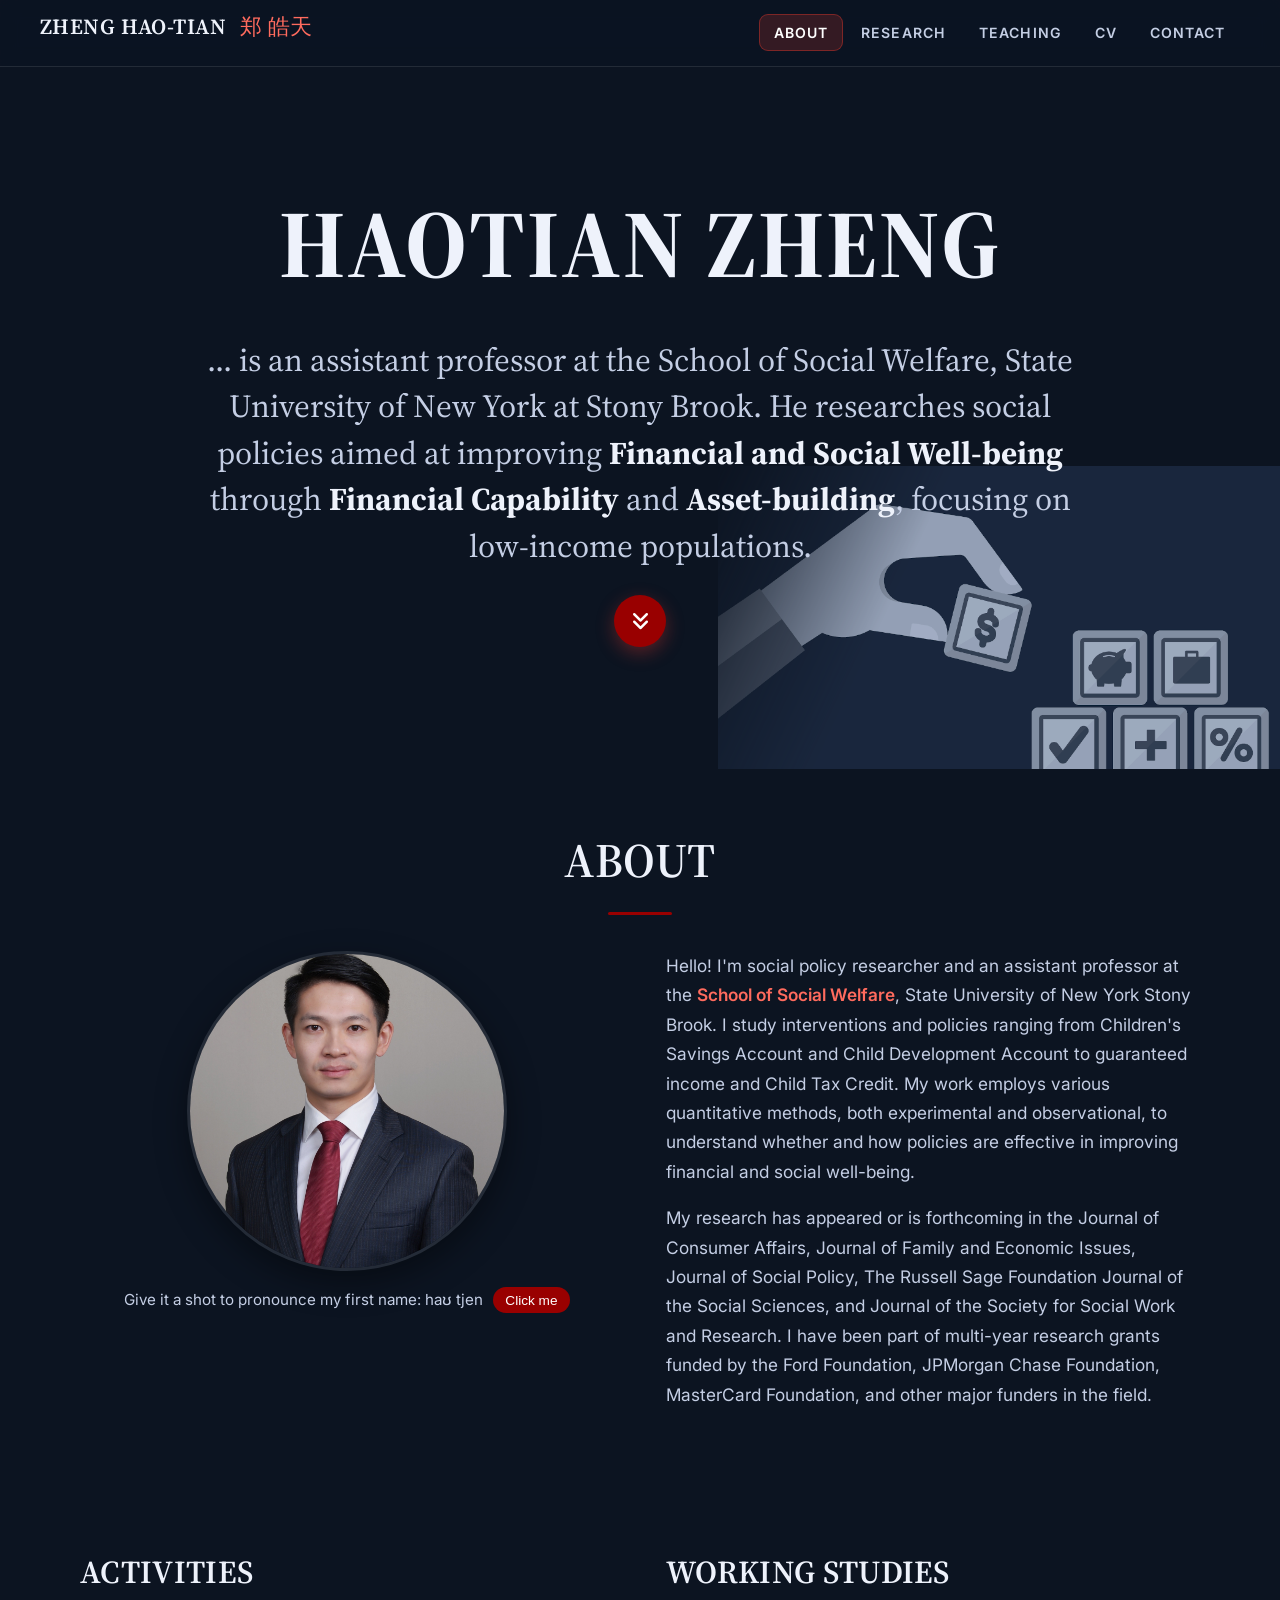
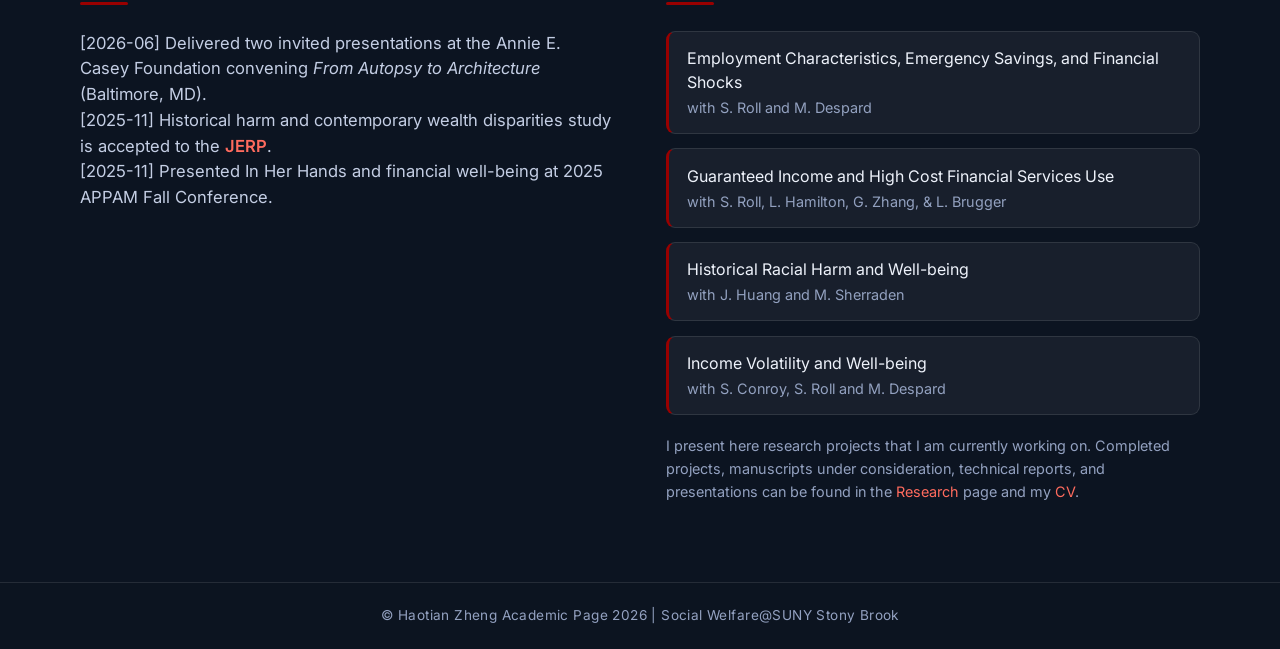
==== commit ffafbc6c: "website: restore research imagery, apply institutional colors - Bring back bg.png (hand placing a sa" ====
--- a/index.html
+++ b/index.html
@@ -13,21 +13,40 @@
     <style>
       /* ===== index-specific ===== */
       .hero {
-        min-height: 88vh;
+        position: relative;
+        min-height: 78vh;
         display: flex;
         flex-direction: column;
         align-items: center;
         justify-content: center;
         text-align: center;
         padding: 2rem var(--gutter);
-      }
+        overflow: hidden;
+      }
+      /* Research imagery (hand placing a savings coin into asset blocks) as a
+         visible lower-right watermark behind the hero copy. */
+      .hero::after {
+        content: "";
+        position: absolute;
+        right: -2%;
+        bottom: -4%;
+        width: clamp(340px, 46vw, 720px);
+        aspect-ratio: 16 / 9;
+        background: url("assets/bg.png") no-repeat right bottom / contain;
+        opacity: 0.85;
+        pointer-events: none;
+        z-index: 0;
+        -webkit-mask-image: linear-gradient(115deg, transparent 0%, #000 32%);
+        mask-image: linear-gradient(115deg, transparent 0%, #000 32%);
+      }
+      .hero > * { position: relative; z-index: 1; }
       .hero__name {
         font-size: clamp(2.6rem, 8vw, 6rem);
         font-weight: 700;
         letter-spacing: 0.02em;
         margin-bottom: 0.4em;
       }
-      .hero__name .accent { color: var(--accent-soft); }
+      .hero__name .accent { color: inherit; }
       .hero__lede {
         font-family: var(--serif);
         font-size: clamp(1.15rem, 3vw, 2rem);
--- a/assets/site.css
+++ b/assets/site.css
@@ -14,10 +14,13 @@
   --ink-soft:    #c4cee4;   /* secondary text */
   --ink-faint:   #93a1c0;   /* tertiary / captions */
   --line:        rgba(255, 255, 255, 0.10);
-  --accent:      #c8332b;   /* single crimson (replaces #990000/#a51417) */
-  --accent-deep: #9c1f1a;
-  --accent-soft: #ff8a80;   /* links on dark */
-  --gold:        #e7c169;   /* link highlight on cards */
+
+  /* Institutional (Stony Brook) colors */
+  --accent:      #990000;   /* official institutional red RGB 153/0/0 */
+  --accent-deep: #6e0000;   /* hover / pressed */
+  --accent-soft: #ff6b5e;   /* legible on dark navy for text links */
+  --inst-yellow: #f1ea86;   /* official institutional yellow RGB 241/234/134 */
+  --gold:        #e7c169;   /* legacy generic highlight (unused for DOI/Feature) */
 
   /* Type */
   --serif: "Source Serif 4", "Charter", Georgia, "Times New Roman", serif;
@@ -52,32 +55,34 @@
   flex-direction: column;
   font-family: var(--sans);
   color: var(--ink);
-  /* Rich navy gradient base covering the WHOLE document (not just viewport),
-     so content pages never fall off the photo onto a bare background. */
+  /* Solid navy base only — the photographic backdrop (body::before) carries the
+     visual identity, so no competing gradient here. */
   background-color: var(--navy);
-  background-image:
-    radial-gradient(1200px 600px at 70% -5%, rgba(200,51,43,0.10), transparent 60%),
-    linear-gradient(180deg, #0d1626 0%, #0c1421 30%, #0a111c 100%);
-  background-attachment: fixed;
   -webkit-font-smoothing: antialiased;
   text-rendering: optimizeLegibility;
   line-height: 1.6;
 }
 
-/* Fixed photographic backdrop + dark veil, painted behind everything.
-   Sits above the navy gradient (z-index -1 vs body's own background) but
-   behind content, so the photo shows through on hero/first screen while the
-   gradient guarantees deep navy on long scrolls. */
+/* Photographic backdrop (research imagery: hand placing a savings coin into
+   asset blocks) painted full-bleed behind all content. `cover` fills the
+   viewport; `center 28%` keeps the hand-and-coins graphic in frame on tall
+   screens. A gentle vertical veil — darker only behind the header/footer —
+   keeps text legible while letting the illustration show through clearly. */
 body::before {
   content: "";
   position: fixed;
   inset: 0;
   z-index: -1;
+  background-color: var(--navy);
   background-image:
-    linear-gradient(180deg, rgba(12,20,33,0.60) 0%, rgba(12,20,33,0.80) 100%),
+    linear-gradient(180deg,
+      rgba(12, 20, 33, 0.40) 0%,
+      rgba(12, 20, 33, 0.16) 30%,
+      rgba(12, 20, 33, 0.20) 62%,
+      rgba(12, 20, 33, 0.44) 100%),
     url("bg.png");
   background-size: cover;
-  background-position: center center;
+  background-position: center 20%;
   background-repeat: no-repeat;
 }
 
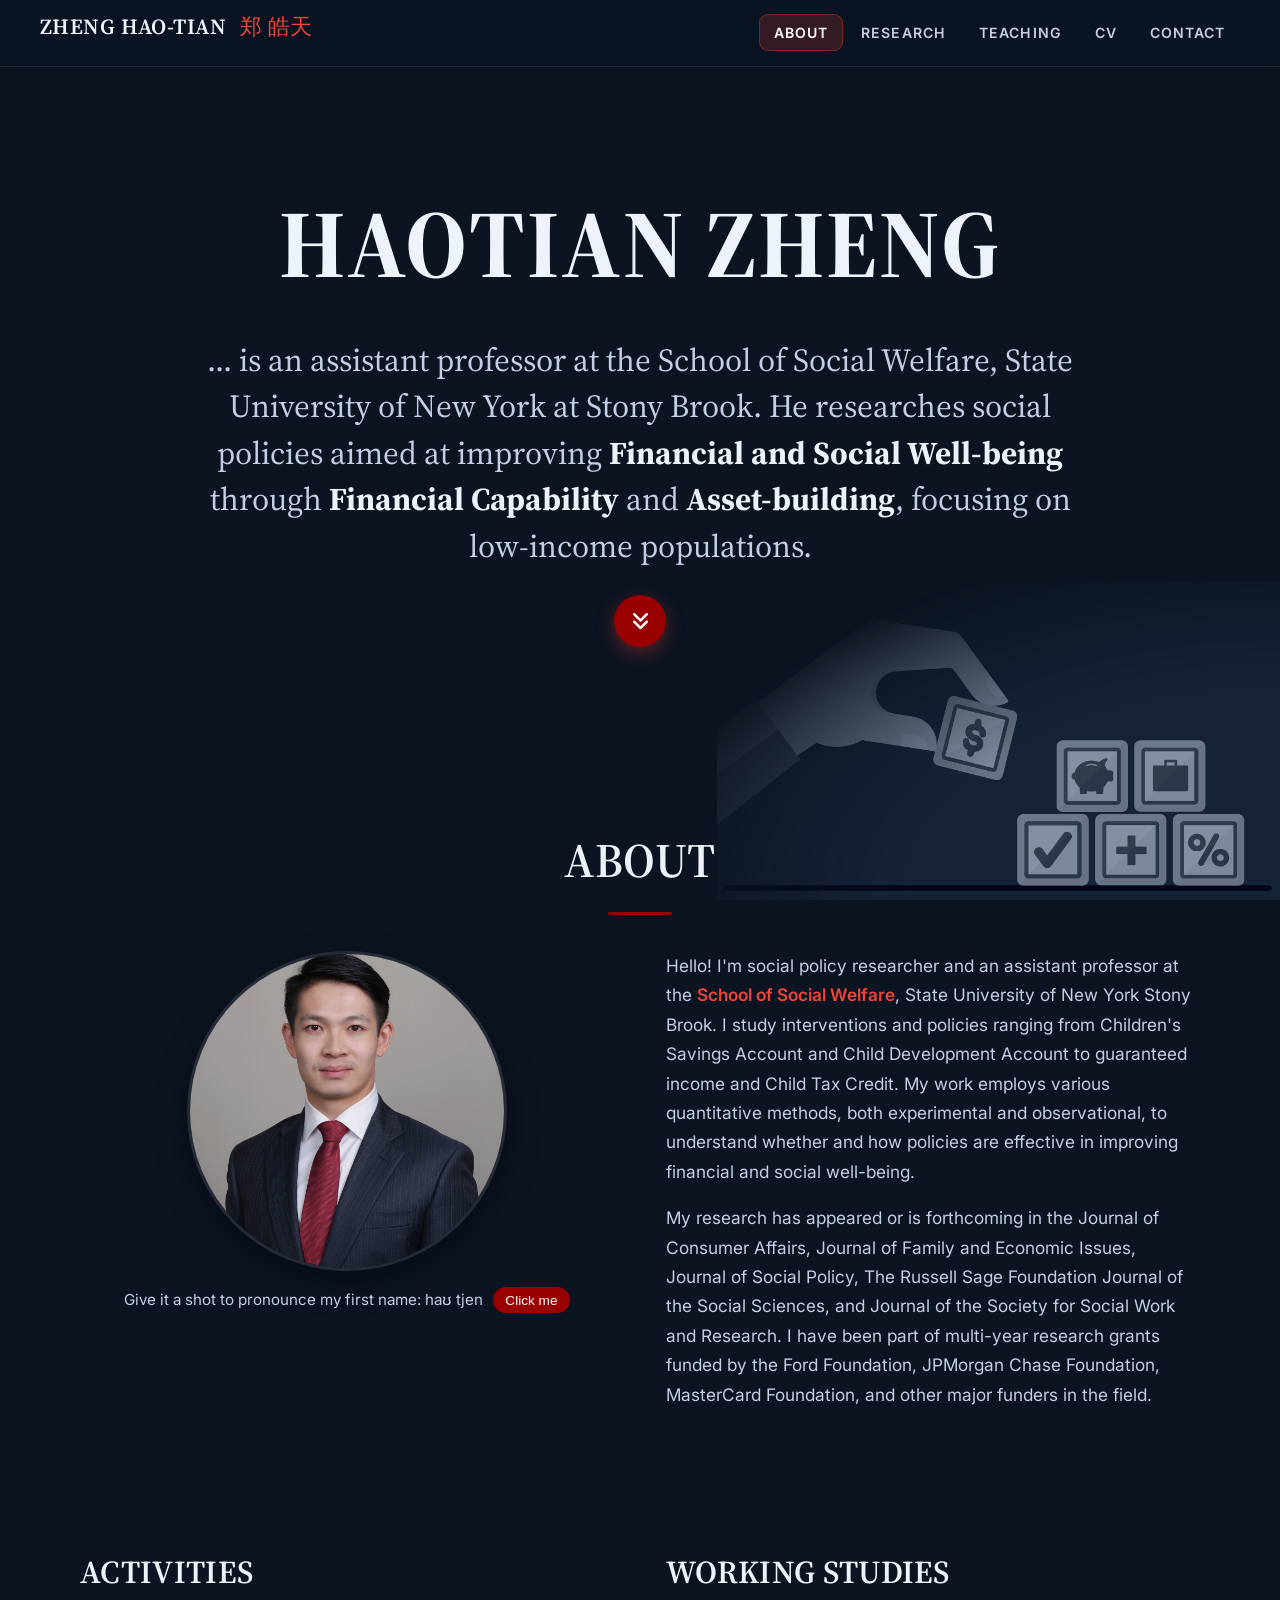
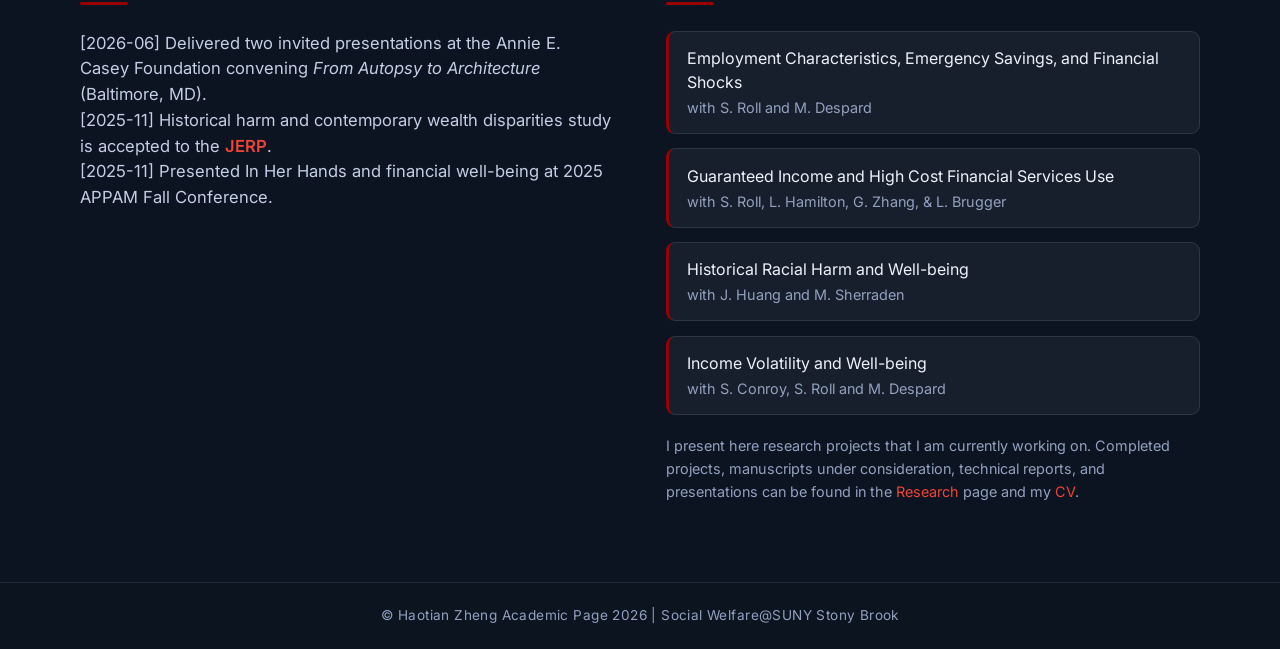
==== commit 12d9bf27: "website: fix pub toggle, deepen institutional red, show bg site-wide - Fix broken Show/Hide Publicat" ====
--- a/index.html
+++ b/index.html
@@ -21,25 +21,9 @@
         justify-content: center;
         text-align: center;
         padding: 2rem var(--gutter);
-        overflow: hidden;
-      }
-      /* Research imagery (hand placing a savings coin into asset blocks) as a
-         visible lower-right watermark behind the hero copy. */
-      .hero::after {
-        content: "";
-        position: absolute;
-        right: -2%;
-        bottom: -4%;
-        width: clamp(340px, 46vw, 720px);
-        aspect-ratio: 16 / 9;
-        background: url("assets/bg.png") no-repeat right bottom / contain;
-        opacity: 0.85;
-        pointer-events: none;
-        z-index: 0;
-        -webkit-mask-image: linear-gradient(115deg, transparent 0%, #000 32%);
-        mask-image: linear-gradient(115deg, transparent 0%, #000 32%);
-      }
-      .hero > * { position: relative; z-index: 1; }
+      }
+      /* The research imagery watermark is provided site-wide by body::after
+         in the shared stylesheet. */
       .hero__name {
         font-size: clamp(2.6rem, 8vw, 6rem);
         font-weight: 700;
--- a/assets/site.css
+++ b/assets/site.css
@@ -18,9 +18,12 @@
   /* Institutional (Stony Brook) colors */
   --accent:      #990000;   /* official institutional red RGB 153/0/0 */
   --accent-deep: #6e0000;   /* hover / pressed */
-  --accent-soft: #ff6b5e;   /* legible on dark navy for text links */
+  /* Closest-to-official red that stays legible on dark navy (#0c1421):
+     a deep rose tint of #990000 (hue preserved, lightness raised just
+     enough for ~4.6:1 contrast). Darker than a salmon, truer to the brand. */
+  --accent-soft: #f04438;   /* RGB 240/68/56 — deep institutional-red tint */
   --inst-yellow: #f1ea86;   /* official institutional yellow RGB 241/234/134 */
-  --gold:        #e7c169;   /* legacy generic highlight (unused for DOI/Feature) */
+  --gold:        var(--inst-yellow); /* legacy alias → institutional yellow */
 
   /* Type */
   --serif: "Source Serif 4", "Charter", Georgia, "Times New Roman", serif;
@@ -63,30 +66,52 @@
   line-height: 1.6;
 }
 
-/* Photographic backdrop (research imagery: hand placing a savings coin into
-   asset blocks) painted full-bleed behind all content. `cover` fills the
-   viewport; `center 28%` keeps the hand-and-coins graphic in frame on tall
-   screens. A gentle vertical veil — darker only behind the header/footer —
-   keeps text legible while letting the illustration show through clearly. */
+/* Photographic backdrop. A gentle vertical navy veil keeps text legible while
+   the research illustration (added by body::after below) shows through. */
 body::before {
   content: "";
   position: fixed;
   inset: 0;
-  z-index: -1;
+  z-index: -2;
   background-color: var(--navy);
   background-image:
     linear-gradient(180deg,
-      rgba(12, 20, 33, 0.40) 0%,
-      rgba(12, 20, 33, 0.16) 30%,
-      rgba(12, 20, 33, 0.20) 62%,
-      rgba(12, 20, 33, 0.44) 100%),
-    url("bg.png");
-  background-size: cover;
-  background-position: center 20%;
+      rgba(12, 20, 33, 0.44) 0%,
+      rgba(12, 20, 33, 0.30) 40%,
+      rgba(12, 20, 33, 0.52) 100%);
   background-repeat: no-repeat;
 }
 
+/* Research imagery (hand placing a savings coin into asset blocks) as a
+   fixed, site-wide watermark in the lower-right of the viewport — visible on
+   every page and every section. It sits at z-index 0 with header/main/footer
+   raised above it, so it renders behind the copy without collapsing behind
+   the body background. */
+body::after {
+  content: "";
+  position: fixed;
+  right: 0;
+  bottom: 0;
+  z-index: 0;
+  width: clamp(340px, 44vw, 720px);
+  aspect-ratio: 16 / 9;
+  background: url("bg.png") no-repeat right bottom / contain;
+  opacity: 0.7;
+  pointer-events: none;
+  /* Soft radial fade anchored to the corner so the whole illustration (hand +
+     coin + asset blocks) stays visible, feathering only at the far edges. */
+  -webkit-mask-image: radial-gradient(120% 120% at 100% 100%, #000 55%, transparent 96%);
+  mask-image: radial-gradient(120% 120% at 100% 100%, #000 55%, transparent 96%);
+}
+
+/* Keep the readable content above the watermark. */
+.site-header, main, .site-footer { position: relative; z-index: 1; }
+
 img { max-width: 100%; height: auto; }
+
+/* The `hidden` attribute must always win over component display rules
+   (e.g. .publist { display:flex }) so expandable sections stay collapsed. */
+[hidden] { display: none !important; }
 
 main { flex: 1 0 auto; width: 100%; }
 
@@ -105,7 +130,7 @@
   text-decoration: none;
   transition: color 0.2s var(--ease);
 }
-a:hover { color: var(--gold); text-decoration: underline; text-underline-offset: 3px; }
+a:hover { color: var(--inst-yellow); text-decoration: underline; text-underline-offset: 3px; }
 
 ::selection { background: var(--accent); color: #fff; }
 
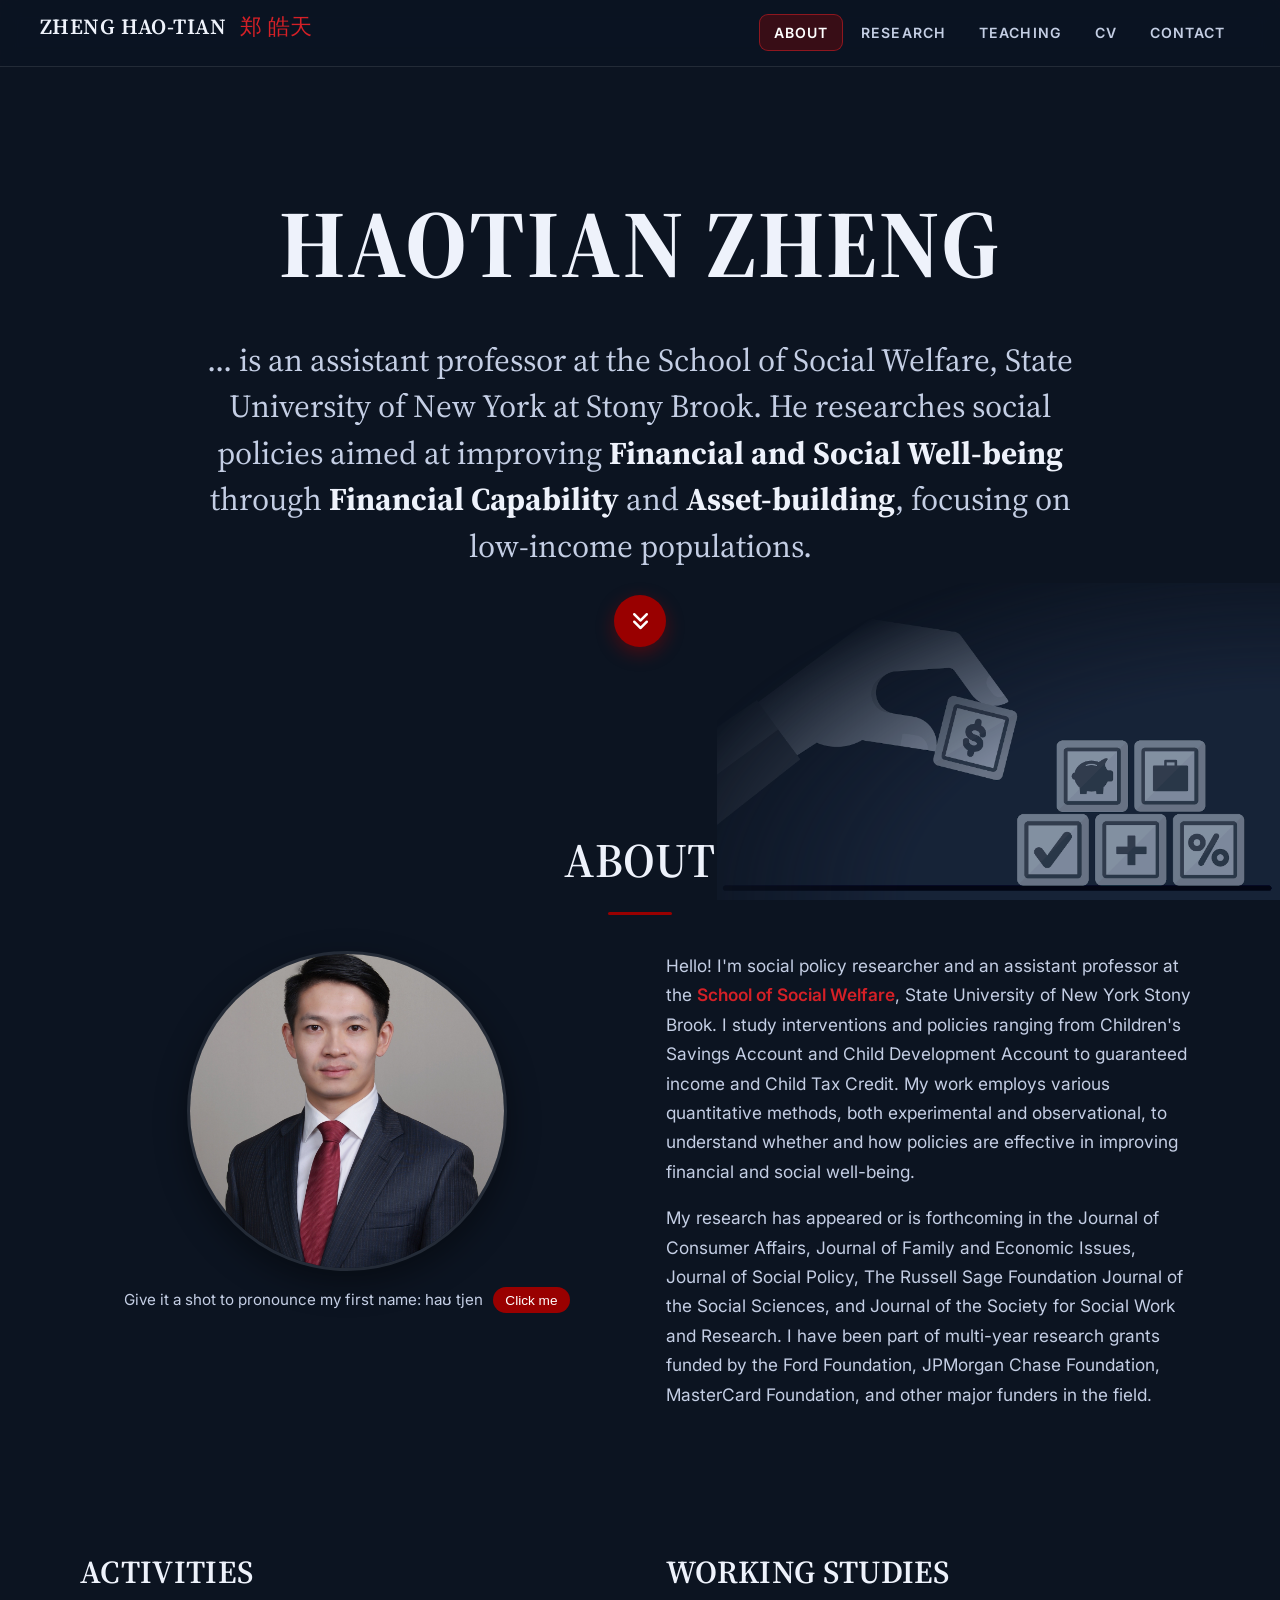
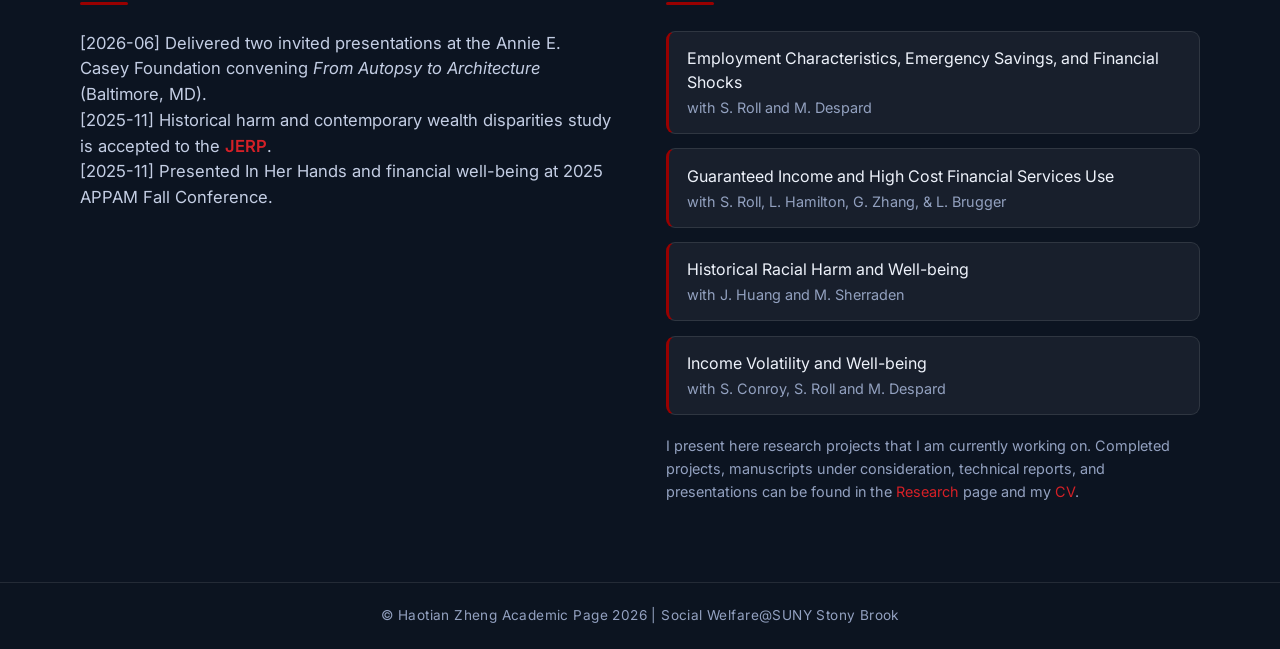
==== commit 6ba533cc: "website: adopt official institutional red palette Use the defined Stony Brook red system instead of " ====
--- a/index.html
+++ b/index.html
@@ -49,7 +49,7 @@
         color: #fff;
         display: flex; align-items: center; justify-content: center;
         cursor: pointer;
-        box-shadow: 0 6px 18px rgba(200,51,43,0.4);
+        box-shadow: 0 6px 18px rgba(153,0,0,0.45);
         transition: transform 0.2s var(--ease), background 0.2s var(--ease);
       }
       .scroll-cue:hover { transform: translateY(4px); background: var(--accent-deep); }
--- a/assets/site.css
+++ b/assets/site.css
@@ -15,13 +15,13 @@
   --ink-faint:   #93a1c0;   /* tertiary / captions */
   --line:        rgba(255, 255, 255, 0.10);
 
-  /* Institutional (Stony Brook) colors */
-  --accent:      #990000;   /* official institutional red RGB 153/0/0 */
-  --accent-deep: #6e0000;   /* hover / pressed */
-  /* Closest-to-official red that stays legible on dark navy (#0c1421):
-     a deep rose tint of #990000 (hue preserved, lightness raised just
-     enough for ~4.6:1 contrast). Darker than a salmon, truer to the brand. */
-  --accent-soft: #f04438;   /* RGB 240/68/56 — deep institutional-red tint */
+  /* Institutional (Stony Brook) red palette */
+  --accent:      #990000;   /* PRIMARY red RGB 153/0/0 — filled surfaces (buttons, pills, rules) */
+  --accent-deep: #6b000d;   /* SECONDARY dark red RGB 107/0/13 — hover / pressed */
+  /* SECONDARY bright red RGB 213/32/39 — the official bright brand red.
+     Used for TEXT links/accents on dark navy: it is both on-brand and the
+     only swatch with enough contrast (~4.7:1) to read as text. */
+  --accent-soft: #d52027;
   --inst-yellow: #f1ea86;   /* official institutional yellow RGB 241/234/134 */
   --gold:        var(--inst-yellow); /* legacy alias → institutional yellow */
 
@@ -188,8 +188,8 @@
 }
 .site-nav a[aria-current="page"] {
   color: #fff;
-  background: rgba(200, 51, 43, 0.22);
-  box-shadow: inset 0 0 0 1px rgba(200, 51, 43, 0.5);
+  background: rgba(153, 0, 0, 0.32);
+  box-shadow: inset 0 0 0 1px rgba(213, 32, 39, 0.55);
 }
 
 /* ---------- Shared layout helpers ---------- */
@@ -241,7 +241,7 @@
   cursor: pointer;
   transition: transform 0.18s var(--ease), background 0.2s var(--ease),
               box-shadow 0.2s var(--ease);
-  box-shadow: 0 4px 14px rgba(200, 51, 43, 0.35);
+  box-shadow: 0 4px 14px rgba(153, 0, 0, 0.4);
 }
 .btn:hover { background: var(--accent-deep); transform: translateY(-2px); }
 .btn:active { transform: translateY(0); }
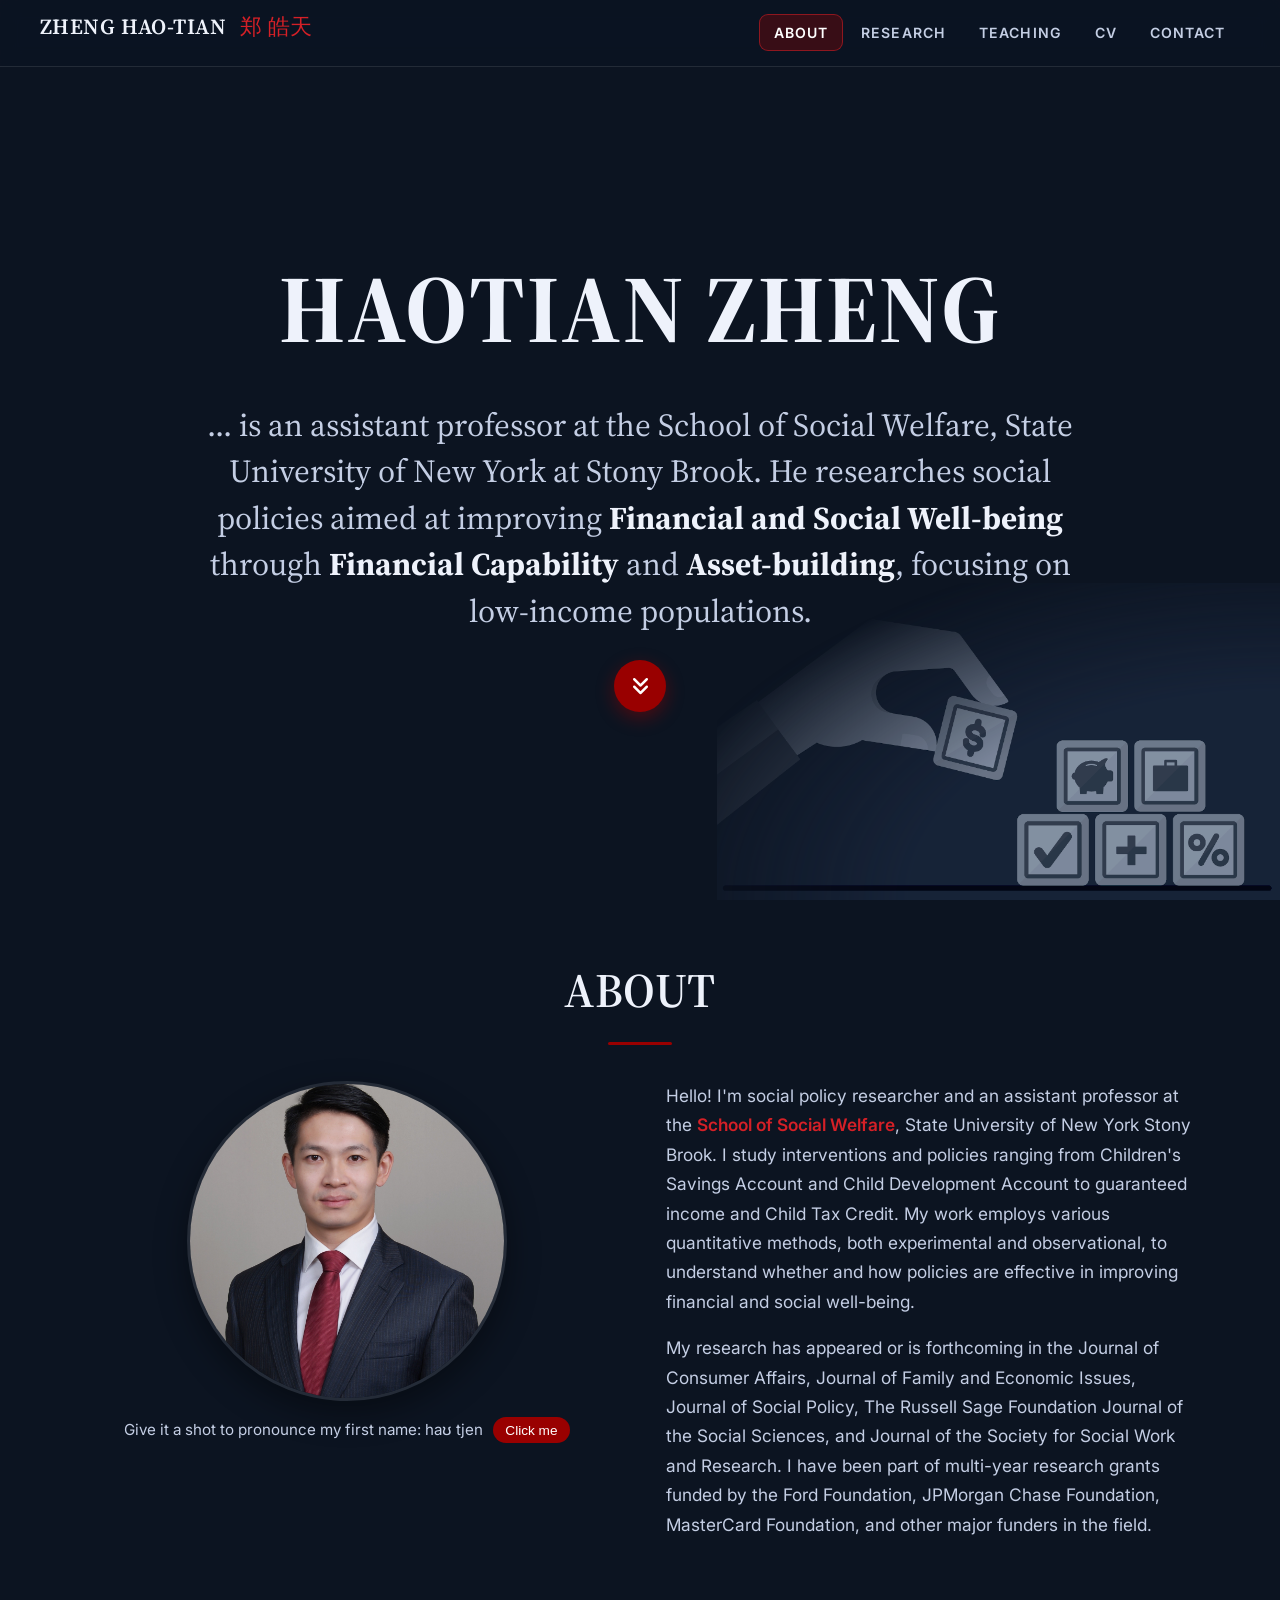
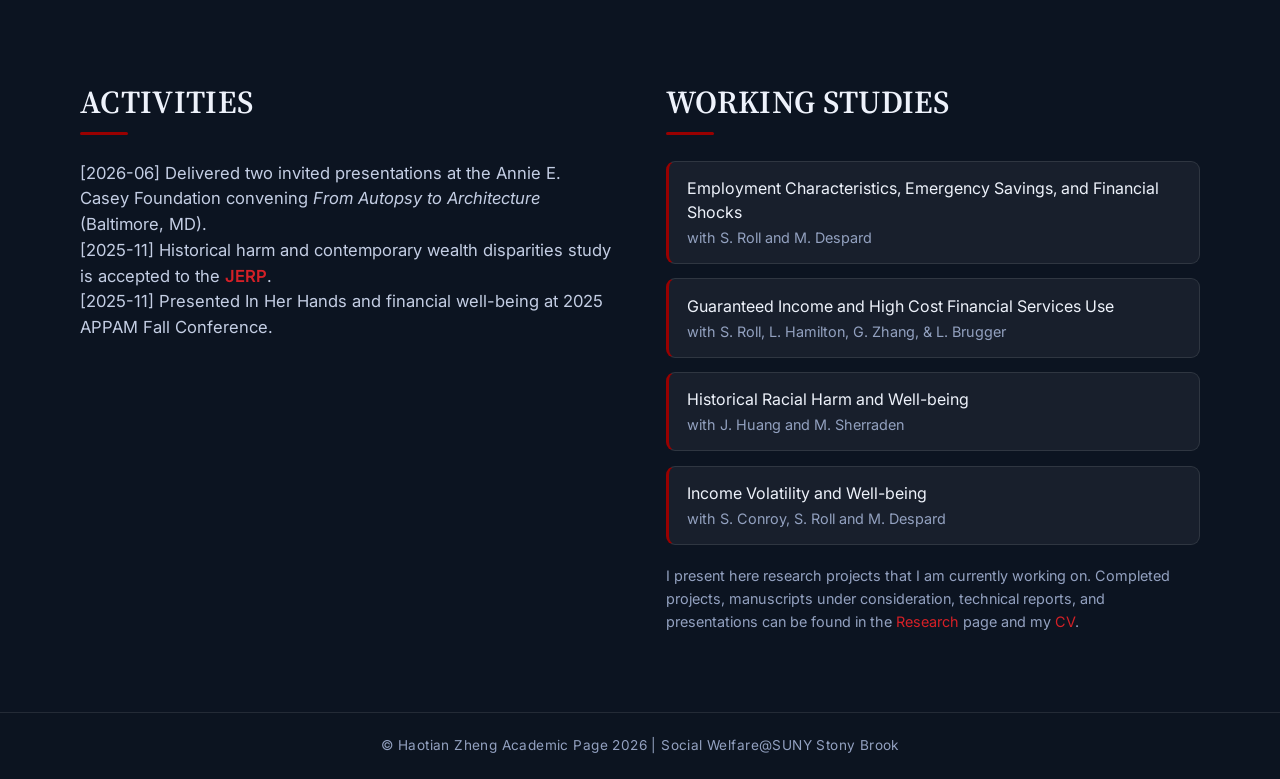
==== commit 22eab8f1: "website: keep ABOUT below the fold until scroll Set the hero to full viewport height (minus the stic" ====
--- a/index.html
+++ b/index.html
@@ -14,7 +14,9 @@
       /* ===== index-specific ===== */
       .hero {
         position: relative;
-        min-height: 78vh;
+        /* Fill the first viewport (minus the sticky header) so the ABOUT
+           section sits just past the fold and only appears on scroll. */
+        min-height: calc(100vh - 68px);
         display: flex;
         flex-direction: column;
         align-items: center;
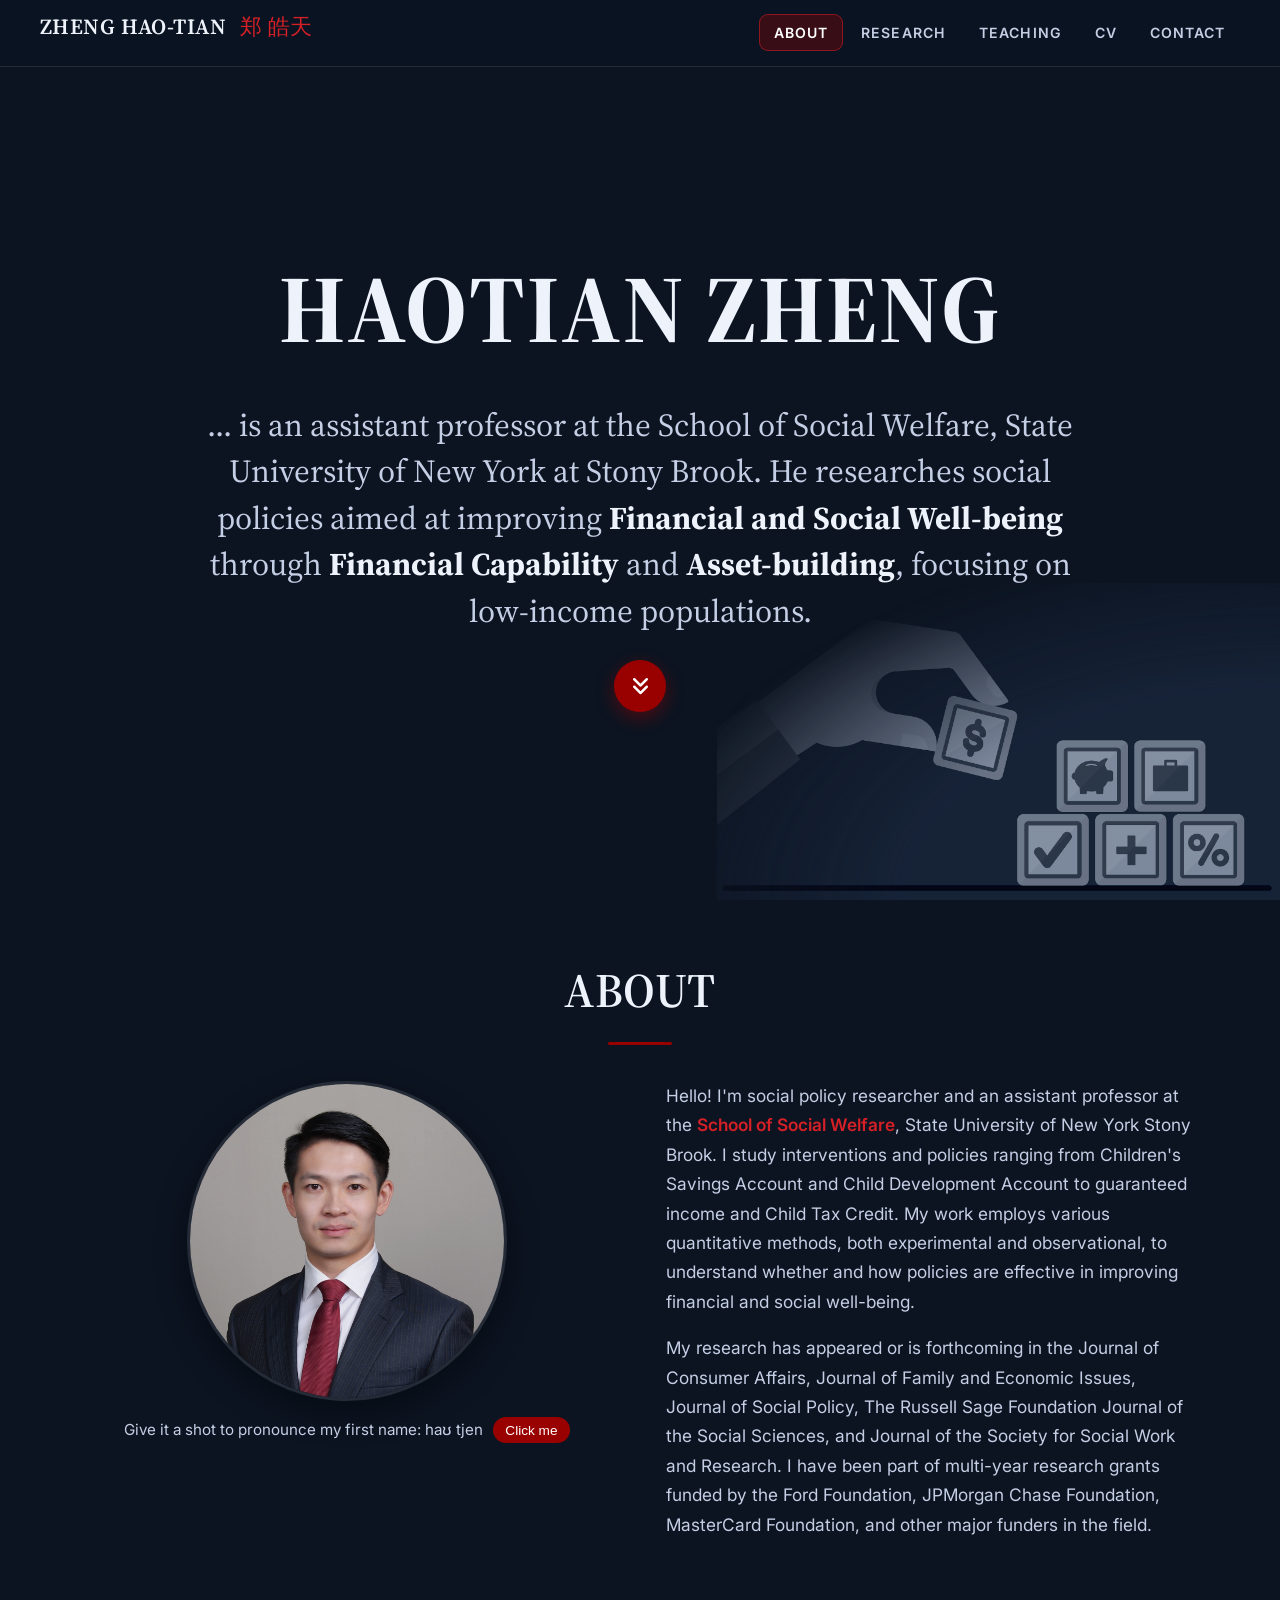
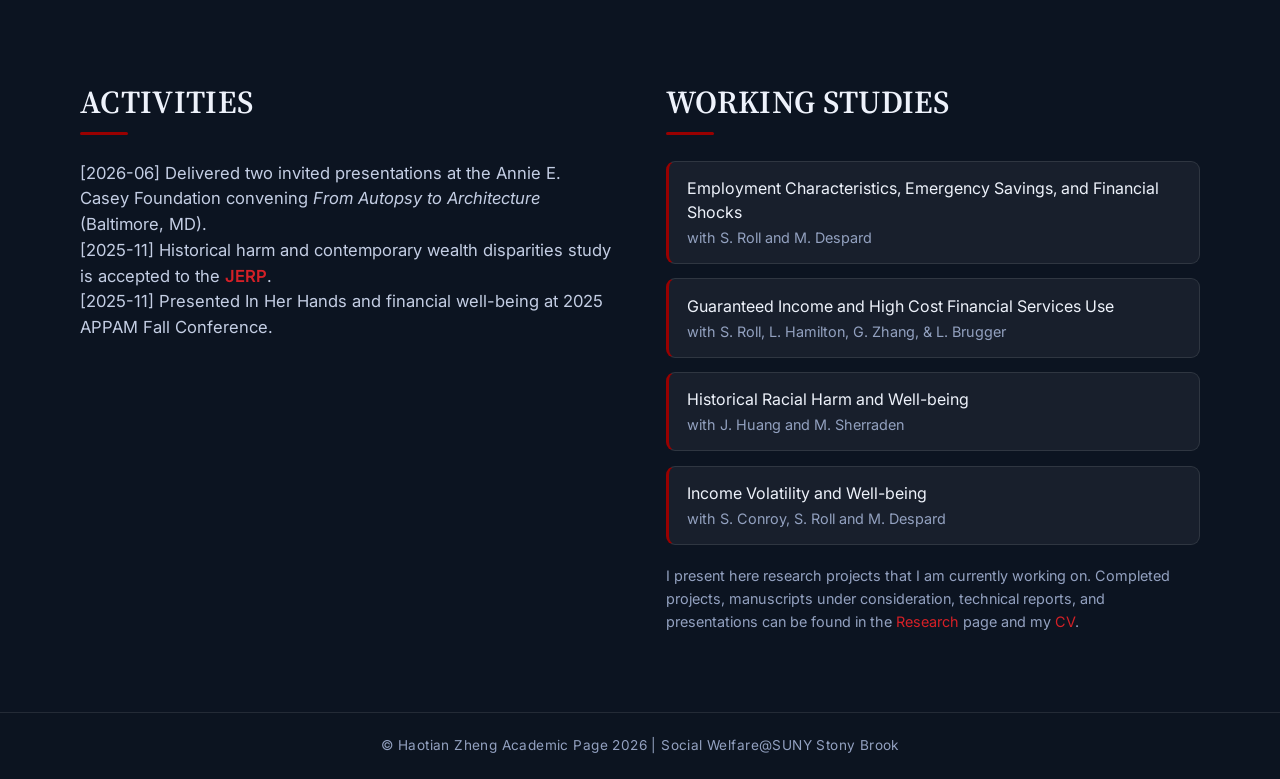
==== commit f84e1c02: "website: add headroom to About portrait object-fit: cover on a portrait source center-cropped into t" ====
--- a/index.html
+++ b/index.html
@@ -75,6 +75,10 @@
         width: min(320px, 70%);
         aspect-ratio: 1 / 1;
         object-fit: cover;
+        /* The source is a tall portrait; default center-crop eats the top
+           margin and pins the head to the circle's top edge. Bias the crop
+           window toward the top of the image so its natural headroom shows. */
+        object-position: center 13%;
         border-radius: 50%;
         border: 3px solid var(--line);
         box-shadow: 0 12px 32px rgba(0,0,0,0.4);
